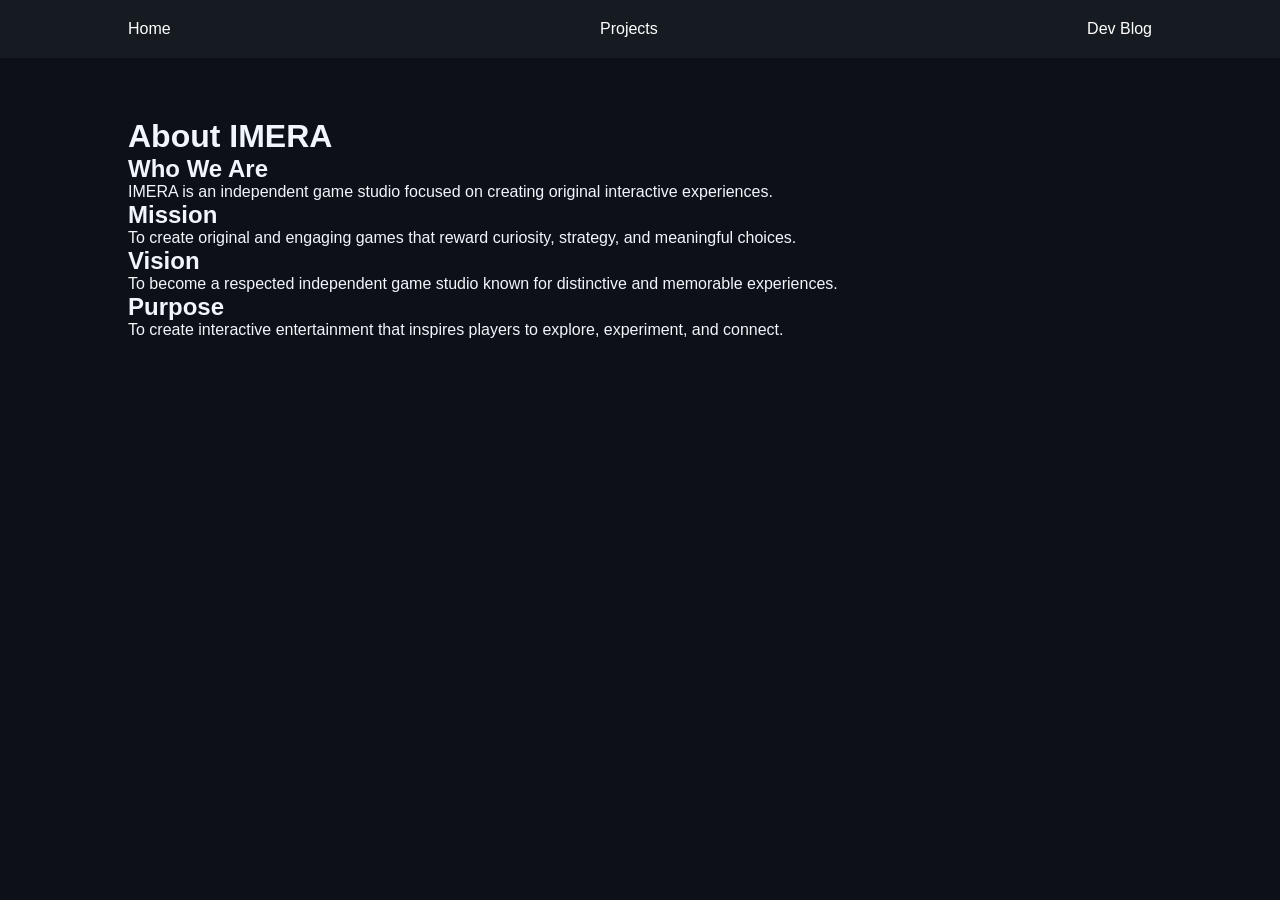
==== about.html @ 201e15f3 "Website Template Created Create website backbone that I could build off of" ====
<!DOCTYPE html>
<html lang="en">
<head>
    <title>About IMERA</title>
    <link rel="stylesheet" href="css/style.css">
</head>
<body>

<nav>
    <a href="index.html">Home</a>
    <a href="projects.html">Projects</a>
    <a href="devlog.html">Dev Blog</a>
</nav>

<div class="container">

<h1>About IMERA</h1>

<h2>Who We Are</h2>

<p>
IMERA is an independent game studio focused on creating
original interactive experiences.
</p>

<h2>Mission</h2>

<p>
To create original and engaging games that reward
curiosity, strategy, and meaningful choices.
</p>

<h2>Vision</h2>

<p>
To become a respected independent game studio known
for distinctive and memorable experiences.
</p>

<h2>Purpose</h2>

<p>
To create interactive entertainment that inspires
players to explore, experiment, and connect.
</p>

</div>

</body>
</html>
---- css/style.css ----
*{
    margin:0;
    padding:0;
    box-sizing:border-box;
}

body{
    font-family:Segoe UI, sans-serif;
    background:#0d1117;
    color:#f0f6fc;
}

nav{
    display:flex;
    justify-content:space-between;
    align-items:center;

    padding:20px 10%;

    background:#161b22;
}

nav ul{
    display:flex;
    list-style:none;
    gap:20px;
}

nav a{
    color:white;
    text-decoration:none;
}

.hero{

    height:90vh;

    display:flex;

    justify-content:center;
    align-items:center;

    text-align:center;

    background:
    linear-gradient(rgba(0,0,0,.5),
    rgba(0,0,0,.5)),
    url('../assets/hero.jpg');

    background-size:cover;
}

.hero h1{
    font-size:5rem;
}

.hero h2{
    margin-top:20px;
}

.btn{

    display:inline-block;

    margin-top:20px;

    background:#2383e2;

    padding:12px 25px;

    border-radius:8px;

    text-decoration:none;

    color:white;
}

.container{
    width:80%;
    margin:auto;
    padding:60px 0;
}

.card{

    background:#161b22;

    padding:30px;

    margin:20px 0;

    border-radius:10px;
}

.post{

    background:#161b22;

    padding:30px;

    margin:20px 0;

    border-radius:10px;
}

footer{

    text-align:center;

    padding:30px;

    background:#161b22;
}
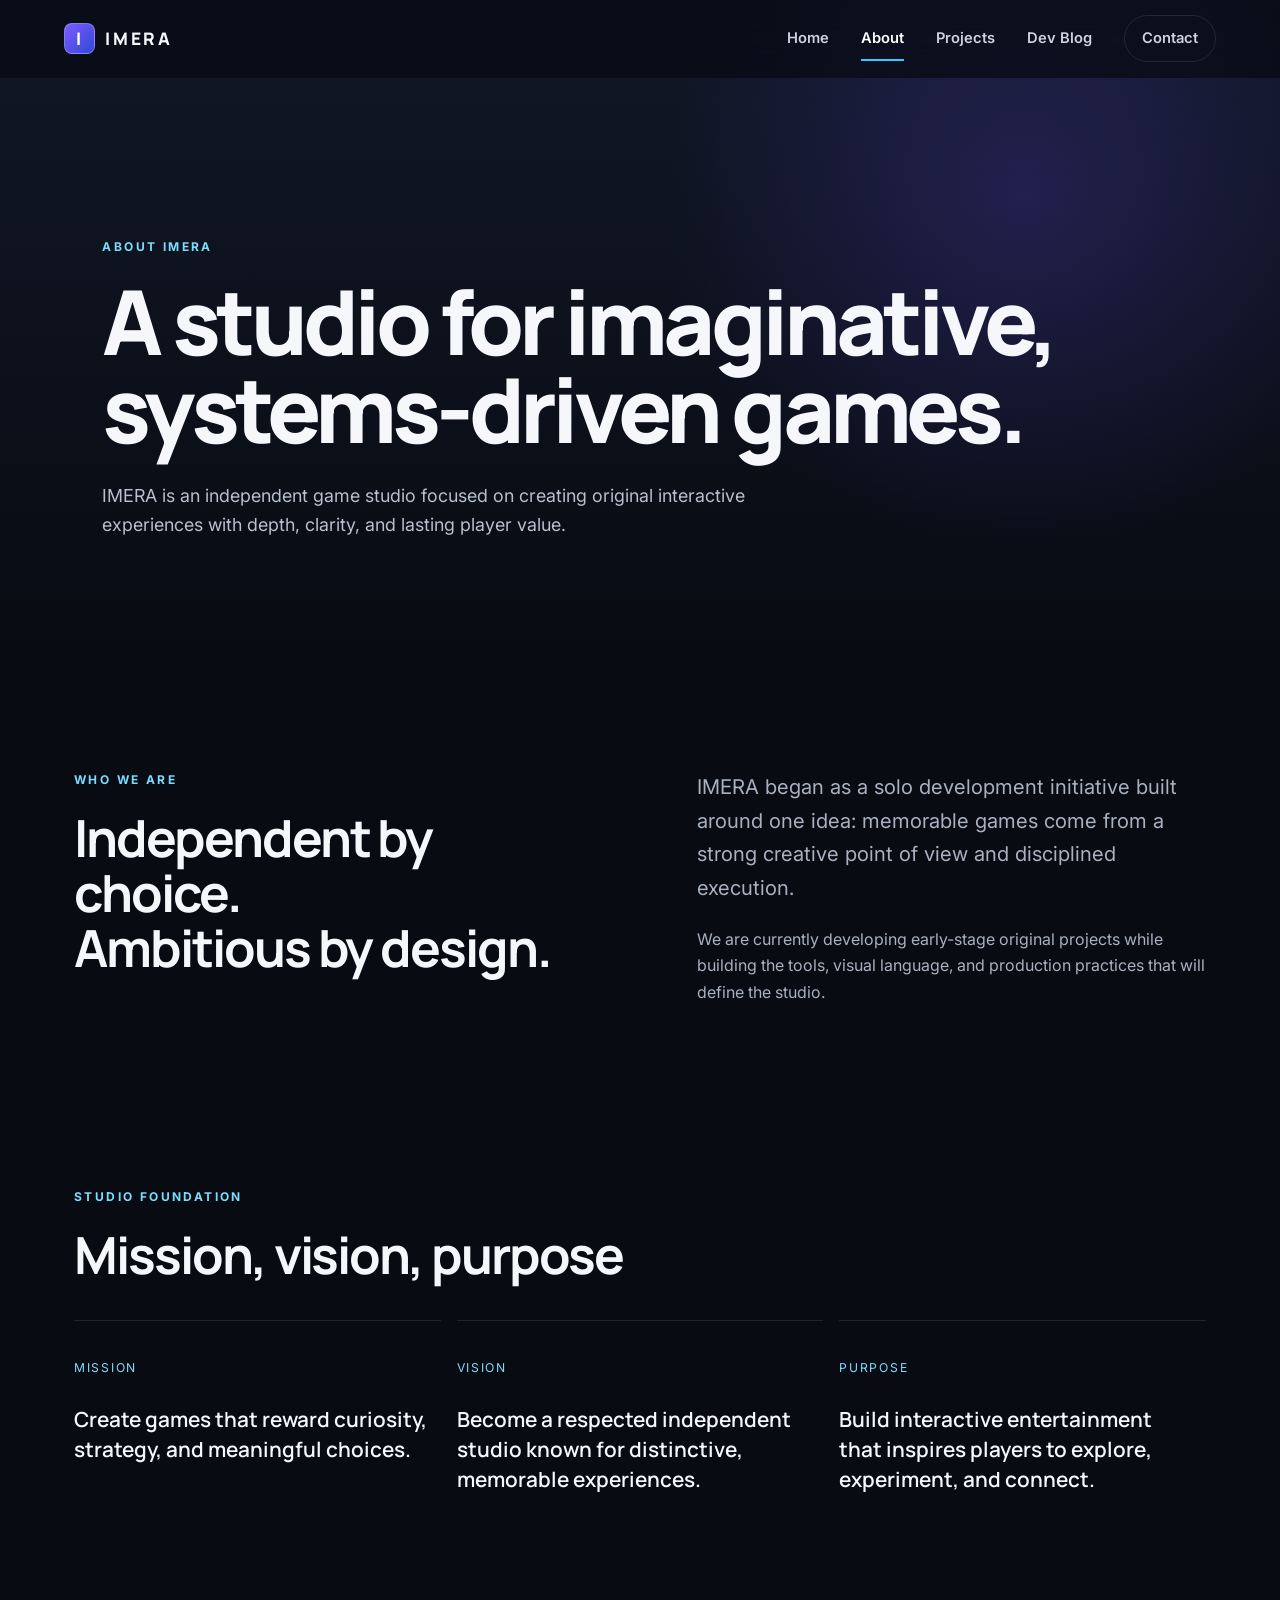
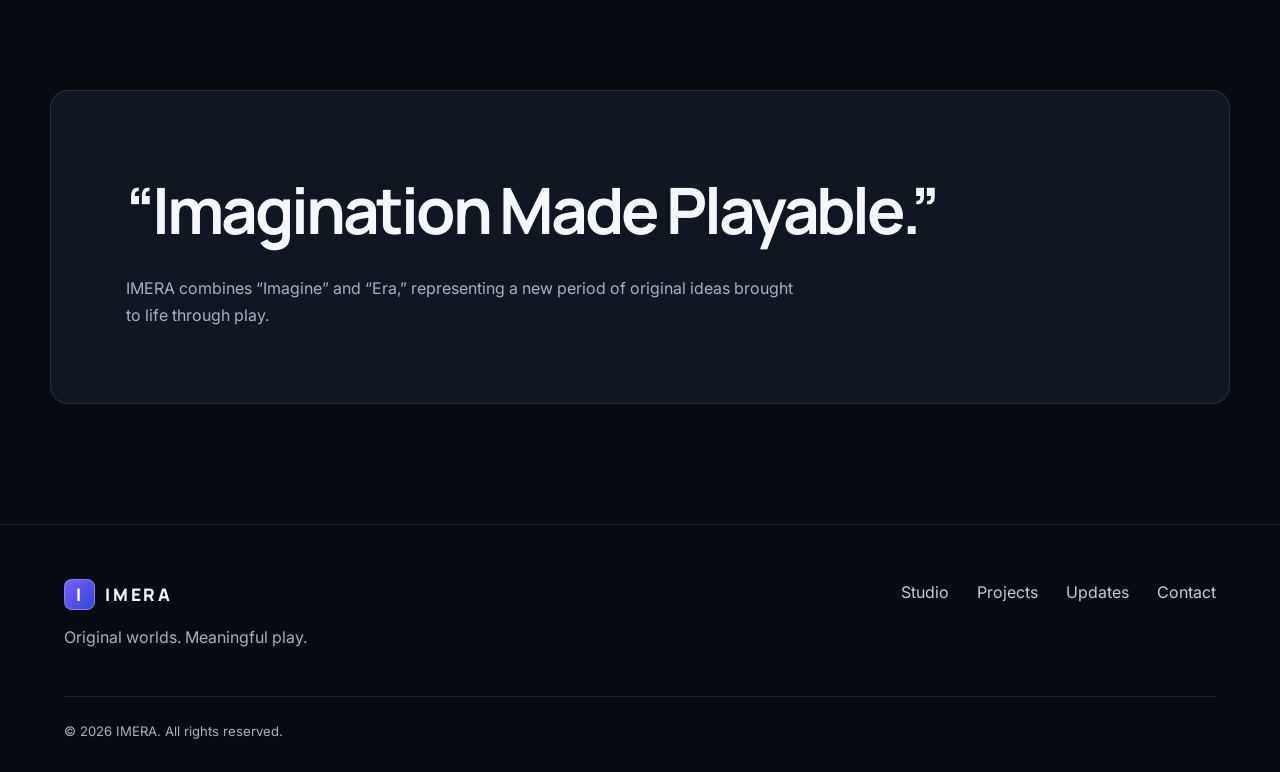
==== commit 829fbb08: "Changed Website" ====
--- a/about.html
+++ b/about.html
@@ -1,50 +1,48 @@
 <!DOCTYPE html>
 <html lang="en">
 <head>
-    <title>About IMERA</title>
-    <link rel="stylesheet" href="css/style.css">
+  <meta charset="UTF-8">
+  <meta name="viewport" content="width=device-width, initial-scale=1.0">
+  <meta name="description" content="Learn about IMERA, an independent game studio focused on original interactive experiences.">
+  <title>About | IMERA</title>
+  <link rel="preconnect" href="https://fonts.googleapis.com">
+  <link rel="preconnect" href="https://fonts.gstatic.com" crossorigin>
+  <link href="https://fonts.googleapis.com/css2?family=Inter:wght@400;500;600;700&family=Manrope:wght@600;700;800&display=swap" rel="stylesheet">
+  <link rel="stylesheet" href="css/style.css">
 </head>
 <body>
-
-<nav>
+  <a class="skip-link" href="#main">Skip to content</a>
+  <header class="site-header">
+  <a class="brand" href="index.html" aria-label="IMERA home">
+    <span class="brand-mark">I</span><span>IMERA</span>
+  </a>
+  <button class="nav-toggle" type="button" aria-label="Open navigation" aria-expanded="false">
+    <span></span><span></span><span></span>
+  </button>
+  <nav class="site-nav" aria-label="Primary navigation">
     <a href="index.html">Home</a>
+    <a href="about.html">About</a>
     <a href="projects.html">Projects</a>
     <a href="devlog.html">Dev Blog</a>
-</nav>
-
-<div class="container">
-
-<h1>About IMERA</h1>
-
-<h2>Who We Are</h2>
-
-<p>
-IMERA is an independent game studio focused on creating
-original interactive experiences.
-</p>
-
-<h2>Mission</h2>
-
-<p>
-To create original and engaging games that reward
-curiosity, strategy, and meaningful choices.
-</p>
-
-<h2>Vision</h2>
-
-<p>
-To become a respected independent game studio known
-for distinctive and memorable experiences.
-</p>
-
-<h2>Purpose</h2>
-
-<p>
-To create interactive entertainment that inspires
-players to explore, experiment, and connect.
-</p>
-
-</div>
-
+    <a class="nav-cta" href="contact.html">Contact</a>
+  </nav>
+</header>
+  <main id="main">
+<section class="page-hero"><div class="reveal"><p class="eyebrow">About IMERA</p><h1>A studio for imaginative, systems-driven games.</h1><p>IMERA is an independent game studio focused on creating original interactive experiences with depth, clarity, and lasting player value.</p></div></section>
+<section class="section split reveal"><div><p class="eyebrow">Who we are</p><h2>Independent by choice.<br>Ambitious by design.</h2></div><div><p class="lead">IMERA began as a solo development initiative built around one idea: memorable games come from a strong creative point of view and disciplined execution.</p><p>We are currently developing early-stage original projects while building the tools, visual language, and production practices that will define the studio.</p></div></section>
+<section class="section principles"><div class="section-heading reveal"><div><p class="eyebrow">Studio foundation</p><h2>Mission, vision, purpose</h2></div></div><div class="three-column reveal"><article><span>Mission</span><h3>Create games that reward curiosity, strategy, and meaningful choices.</h3></article><article><span>Vision</span><h3>Become a respected independent studio known for distinctive, memorable experiences.</h3></article><article><span>Purpose</span><h3>Build interactive entertainment that inspires players to explore, experiment, and connect.</h3></article></div></section>
+<section class="quote-block reveal"><blockquote>“Imagination Made Playable.”</blockquote><p>IMERA combines “Imagine” and “Era,” representing a new period of original ideas brought to life through play.</p></section></main>
+  <footer class="site-footer">
+  <div>
+    <a class="brand footer-brand" href="index.html"><span class="brand-mark">I</span><span>IMERA</span></a>
+    <p>Original worlds. Meaningful play.</p>
+  </div>
+  <div class="footer-links">
+    <a href="about.html">Studio</a><a href="projects.html">Projects</a><a href="devlog.html">Updates</a><a href="contact.html">Contact</a>
+  </div>
+  <p class="copyright">© <span data-year></span> IMERA. All rights reserved.</p>
+</footer>
+  <script src="js/main.js"></script>
+  <script>document.querySelectorAll(".site-nav a").forEach(a => a.getAttribute("href") === "about.html" && a.classList.add("active"));</script>
 </body>
 </html>
--- a/css/style.css
+++ b/css/style.css
@@ -1,113 +1,20 @@
-*{
-    margin:0;
-    padding:0;
-    box-sizing:border-box;
-}
-
-body{
-    font-family:Segoe UI, sans-serif;
-    background:#0d1117;
-    color:#f0f6fc;
-}
-
-nav{
-    display:flex;
-    justify-content:space-between;
-    align-items:center;
-
-    padding:20px 10%;
-
-    background:#161b22;
-}
-
-nav ul{
-    display:flex;
-    list-style:none;
-    gap:20px;
-}
-
-nav a{
-    color:white;
-    text-decoration:none;
-}
-
-.hero{
-
-    height:90vh;
-
-    display:flex;
-
-    justify-content:center;
-    align-items:center;
-
-    text-align:center;
-
-    background:
-    linear-gradient(rgba(0,0,0,.5),
-    rgba(0,0,0,.5)),
-    url('../assets/hero.jpg');
-
-    background-size:cover;
-}
-
-.hero h1{
-    font-size:5rem;
-}
-
-.hero h2{
-    margin-top:20px;
-}
-
-.btn{
-
-    display:inline-block;
-
-    margin-top:20px;
-
-    background:#2383e2;
-
-    padding:12px 25px;
-
-    border-radius:8px;
-
-    text-decoration:none;
-
-    color:white;
-}
-
-.container{
-    width:80%;
-    margin:auto;
-    padding:60px 0;
-}
-
-.card{
-
-    background:#161b22;
-
-    padding:30px;
-
-    margin:20px 0;
-
-    border-radius:10px;
-}
-
-.post{
-
-    background:#161b22;
-
-    padding:30px;
-
-    margin:20px 0;
-
-    border-radius:10px;
-}
-
-footer{
-
-    text-align:center;
-
-    padding:30px;
-
-    background:#161b22;
-}+:root{--bg:#080b12;--surface:#101622;--surface-2:#151d2b;--text:#f5f7fb;--muted:#a8b1c1;--line:rgba(255,255,255,.1);--accent:#7c5cff;--accent-2:#35c8ff;--max:1180px;--radius:18px}*{box-sizing:border-box;margin:0;padding:0}html{scroll-behavior:smooth}body{font-family:Inter,Segoe UI,sans-serif;background:var(--bg);color:var(--text);line-height:1.65}img{display:block;width:100%}a{color:inherit}.skip-link{position:absolute;left:-9999px}.skip-link:focus{left:1rem;top:1rem;z-index:1000;background:#fff;color:#000;padding:.75rem}.site-header{height:78px;padding:0 max(5vw,24px);display:flex;align-items:center;justify-content:space-between;position:fixed;inset:0 0 auto;z-index:50;background:rgba(8,11,18,.72);border-bottom:1px solid transparent;backdrop-filter:blur(16px);transition:.3s}.site-header.scrolled{border-color:var(--line);background:rgba(8,11,18,.94)}.brand{display:inline-flex;align-items:center;gap:10px;text-decoration:none;font:800 1.08rem Manrope,sans-serif;letter-spacing:.16em}.brand-mark{width:31px;height:31px;display:grid;place-items:center;border:1px solid rgba(255,255,255,.28);border-radius:8px;color:#fff;background:linear-gradient(135deg,var(--accent),#3147d8)}.site-nav{display:flex;align-items:center;gap:32px}.site-nav a{text-decoration:none;color:#cbd2de;font-size:.92rem;font-weight:600;transition:.2s}.site-nav a:hover,.site-nav a.active{color:#fff}.site-nav a.active:not(.nav-cta){position:relative}.site-nav a.active:not(.nav-cta):after{content:"";position:absolute;height:2px;background:var(--accent-2);left:0;right:0;bottom:-10px}.nav-cta{border:1px solid var(--line);padding:10px 17px;border-radius:999px}.nav-toggle{display:none;background:none;border:0}.hero{min-height:780px;height:100vh;position:relative;display:flex;align-items:center;padding:110px max(8vw,24px) 60px;background:radial-gradient(circle at 78% 32%,rgba(86,92,255,.28),transparent 18%),radial-gradient(circle at 72% 55%,rgba(36,196,255,.13),transparent 28%),linear-gradient(135deg,#070a11 0%,#0d1321 48%,#11152b 100%)}.hero-overlay{position:absolute;inset:0;background:linear-gradient(90deg,rgba(5,7,13,.98) 0%,rgba(5,7,13,.83) 45%,rgba(5,7,13,.25) 100%),linear-gradient(0deg,rgba(5,7,13,.8),transparent 45%)}.hero-content{position:relative;z-index:2;max-width:820px}.eyebrow{text-transform:uppercase;letter-spacing:.2em;font-size:.75rem;font-weight:700;color:#7bdcff;margin-bottom:20px}.hero h1,.page-hero h1{font:800 clamp(3.2rem,7vw,7rem)/.98 Manrope,sans-serif;letter-spacing:-.055em}.hero h1 span{color:#a9b4c7}.hero-copy{max-width:630px;font-size:1.16rem;color:#c2cad7;margin:28px 0 34px}.button-row{display:flex;flex-wrap:wrap;gap:12px}.button{display:inline-flex;align-items:center;justify-content:center;min-height:50px;padding:0 22px;border-radius:10px;text-decoration:none;font-weight:700;font-size:.91rem;border:1px solid transparent;cursor:pointer}.primary{background:linear-gradient(135deg,var(--accent),#5064ec);color:#fff;box-shadow:0 10px 30px rgba(103,76,255,.23)}.secondary{border-color:var(--line);background:rgba(255,255,255,.05)}.hero-status{position:absolute;left:max(8vw,24px);bottom:38px;z-index:3;color:#c5ccda;font-size:.83rem;display:flex;align-items:center;gap:9px}.status-dot{width:8px;height:8px;border-radius:50%;background:#61e5a8;box-shadow:0 0 0 5px rgba(97,229,168,.12)}.section{max-width:var(--max);margin:auto;padding:120px 24px}.intro,.split{display:grid;grid-template-columns:1fr 1fr;gap:10%;align-items:start}.section h2{font:700 clamp(2.1rem,4vw,4rem)/1.08 Manrope,sans-serif;letter-spacing:-.04em}.lead{font-size:1.27rem;color:#d2d8e2;margin-bottom:24px}.intro p:not(.eyebrow),.split p:not(.eyebrow){color:var(--muted);margin-bottom:22px}.text-link{display:inline-flex;gap:8px;color:#fff;text-decoration:none;font-weight:700}.text-link span{color:var(--accent-2)}.featured-section{padding-top:40px}.section-heading{display:flex;justify-content:space-between;align-items:end;margin-bottom:38px}.pill{display:inline-block;border:1px solid rgba(97,229,168,.35);background:rgba(97,229,168,.1);color:#8ff0bd;border-radius:999px;padding:8px 13px;font-size:.72rem;text-transform:uppercase;letter-spacing:.11em;font-weight:700}.project-feature{display:grid;grid-template-columns:1.35fr .8fr;min-height:540px;background:var(--surface);border:1px solid var(--line);border-radius:var(--radius);overflow:hidden}.project-feature>.project-visual{height:100%;min-height:540px}.project-feature-content{padding:54px;display:flex;flex-direction:column;justify-content:center}.project-number{color:#7bdcff;text-transform:uppercase;letter-spacing:.15em;font-size:.72rem;font-weight:700;margin-bottom:20px}.project-feature h3{font:700 2.2rem/1.15 Manrope;margin-bottom:20px}.project-feature-content p:not(.project-number){color:var(--muted);margin-bottom:30px}.project-feature .button{align-self:flex-start}.values-grid,.three-column{display:grid;grid-template-columns:repeat(3,1fr);gap:16px}.values-grid article,.three-column article{border-top:1px solid var(--line);padding:32px 12px 20px 0}.values-grid span,.three-column span{color:#7bdcff;font-size:.76rem;text-transform:uppercase;letter-spacing:.14em}.values-grid h3{font:700 1.25rem Manrope;margin:20px 0 10px}.values-grid p{color:var(--muted)}.cta{max-width:calc(var(--max) - 48px);margin:0 auto 110px;padding:70px;border-radius:var(--radius);background:linear-gradient(135deg,#5635d0,#1b63b7);text-align:center}.cta h2{font:700 clamp(2.4rem,5vw,4.5rem) Manrope;margin-bottom:30px}.cta .button-row{justify-content:center}.light{background:#fff;color:#111}.ghost-light{border-color:rgba(255,255,255,.3)}.page-hero{padding:200px max(8vw,24px) 110px;min-height:650px;display:flex;align-items:end;background:radial-gradient(circle at 80% 30%,rgba(77,60,183,.3),transparent 32%),linear-gradient(180deg,#111827,var(--bg))}.page-hero>div{max-width:980px}.page-hero p:last-child{max-width:680px;color:#b7c0ce;font-size:1.12rem;margin-top:28px}.page-hero.compact{min-height:540px}.principles{padding-top:40px}.three-column article{min-height:250px}.three-column h3{font:600 1.3rem/1.45 Manrope;margin-top:24px}.quote-block{max-width:var(--max);margin:0 auto 120px;border-radius:var(--radius);padding:75px;background:var(--surface);border:1px solid var(--line)}.quote-block blockquote{font:700 clamp(2.4rem,5vw,5rem) Manrope;letter-spacing:-.05em}.quote-block p{color:var(--muted);max-width:680px;margin-top:22px}.project-list{padding-top:80px}.project-row{display:grid;grid-template-columns:1.15fr .85fr;gap:70px;align-items:center;padding:52px 0;border-bottom:1px solid var(--line)}.project-row.reverse .project-image{order:2}.project-image{position:relative}.project-image>.project-visual{aspect-ratio:4/3;border-radius:var(--radius)}.image-pill{position:absolute;top:18px;left:18px;background:rgba(8,11,18,.8);backdrop-filter:blur(8px)}.project-info h2{font:700 clamp(2.4rem,4vw,4rem) Manrope;margin-bottom:20px}.project-info>p:not(.project-number){color:var(--muted);font-size:1.03rem}.project-info dl{margin-top:34px;border-top:1px solid var(--line)}.project-info dl div{display:flex;justify-content:space-between;border-bottom:1px solid var(--line);padding:12px 0}.project-info dt{color:var(--muted)}.blog-layout{display:grid;grid-template-columns:1fr 330px;gap:70px}.blog-card{padding:0 0 50px;margin-bottom:50px;border-bottom:1px solid var(--line)}.blog-meta{display:flex;gap:20px;color:#7bdcff;text-transform:uppercase;letter-spacing:.12em;font-size:.69rem}.blog-card h2{font-size:2.2rem;margin:18px 0}.blog-card p{color:var(--muted);margin-bottom:22px}.blog-aside{background:var(--surface);border:1px solid var(--line);border-radius:var(--radius);padding:30px;height:max-content;position:sticky;top:110px}.blog-aside h3{font:700 1.6rem Manrope}.blog-aside>p:not(.eyebrow){color:var(--muted);margin:15px 0 22px}.progress{height:6px;background:#252d3a;border-radius:9px;overflow:hidden;margin-bottom:8px}.progress span{display:block;width:28%;height:100%;background:linear-gradient(90deg,var(--accent),var(--accent-2))}.blog-aside small{color:var(--muted)}.contact-grid{display:grid;grid-template-columns:.8fr 1.2fr;gap:80px}.contact-copy h2{font-size:2.3rem}.contact-copy>p{color:var(--muted);margin:20px 0 32px}.contact-links{border-top:1px solid var(--line)}.contact-links a{display:flex;justify-content:space-between;padding:18px 0;border-bottom:1px solid var(--line);text-decoration:none}.contact-links span{color:var(--muted)}.contact-form{background:var(--surface);border:1px solid var(--line);padding:36px;border-radius:var(--radius);display:grid;gap:10px}.contact-form label{font-size:.78rem;color:#c6cfdb;font-weight:700;margin-top:8px}.contact-form input,.contact-form textarea{width:100%;border:1px solid var(--line);background:#0b1019;color:#fff;border-radius:9px;padding:13px;font:inherit}.contact-form input:focus,.contact-form textarea:focus{outline:2px solid var(--accent);border-color:transparent}.contact-form .button{margin-top:10px}.contact-form small{color:var(--muted);margin-top:8px}.site-footer{border-top:1px solid var(--line);padding:54px max(5vw,24px) 30px;display:grid;grid-template-columns:1fr auto;gap:45px;align-items:start}.footer-brand{margin-bottom:14px}.site-footer p{color:var(--muted)}.footer-links{display:flex;gap:28px}.footer-links a{color:#c5ccda;text-decoration:none}.copyright{grid-column:1/-1;border-top:1px solid var(--line);padding-top:24px;font-size:.82rem}.reveal{opacity:0;transform:translateY(24px);transition:opacity .7s ease,transform .7s ease}.reveal.visible{opacity:1;transform:none}@media(max-width:850px){.nav-toggle{display:flex;flex-direction:column;gap:5px;padding:10px;z-index:2}.nav-toggle span{width:23px;height:2px;background:#fff}.site-nav{display:none;position:absolute;top:77px;left:0;right:0;padding:20px 24px 28px;background:#0b1018;border-bottom:1px solid var(--line);flex-direction:column;align-items:stretch;gap:5px}.site-nav.open{display:flex}.site-nav a{padding:11px}.site-nav a.active:after{display:none}.hero{min-height:700px}.hero-overlay{background:linear-gradient(90deg,rgba(5,7,13,.94),rgba(5,7,13,.67))}.intro,.split,.project-feature,.project-row,.contact-grid,.blog-layout{grid-template-columns:1fr}.project-feature-content{padding:34px}.project-feature>.project-visual{height:360px;min-height:0}.values-grid,.three-column{grid-template-columns:1fr}.project-row{gap:30px}.project-row.reverse .project-image{order:0}.blog-aside{position:static}.site-footer{grid-template-columns:1fr}.footer-links{flex-wrap:wrap}.copyright{grid-column:auto}.cta,.quote-block{margin-left:16px;margin-right:16px;padding:45px 25px}}@media(max-width:540px){.section{padding:85px 20px}.hero h1,.page-hero h1{font-size:3.1rem}.hero-copy{font-size:1rem}.page-hero{padding:160px 20px 75px;min-height:540px}.button-row .button{width:100%}.section-heading{align-items:start;gap:20px;flex-direction:column}.project-feature>.project-visual{height:270px;min-height:0}.project-feature-content{padding:28px 22px}.quote-block{padding:40px 24px}.contact-form{padding:24px 18px}.contact-links a{flex-direction:column;gap:4px}.footer-links{flex-direction:column;gap:12px}}
+/* CSS-only visual system: no image files required */
+.hero::before{content:"";position:absolute;right:7%;top:19%;width:min(43vw,620px);aspect-ratio:1;border:1px solid rgba(255,255,255,.08);border-radius:50%;box-shadow:0 0 120px rgba(81,66,246,.14),inset 0 0 90px rgba(56,174,255,.05);animation:floatOrb 9s ease-in-out infinite}
+.hero::after{content:"";position:absolute;right:18%;top:34%;width:min(20vw,280px);aspect-ratio:1;border-radius:50%;background:radial-gradient(circle at 36% 32%,#98e9ff 0,#655cff 16%,#13192c 48%,#05070d 70%);box-shadow:0 0 80px rgba(91,75,255,.38);animation:floatOrb 7s ease-in-out infinite reverse}
+@keyframes floatOrb{50%{transform:translateY(-16px) rotate(8deg)}}
+.project-visual{position:relative;overflow:hidden;background:#0c1120;border:1px solid rgba(255,255,255,.08);isolation:isolate}
+.project-visual::before{content:"";position:absolute;inset:0;background-image:linear-gradient(rgba(255,255,255,.035) 1px,transparent 1px),linear-gradient(90deg,rgba(255,255,255,.035) 1px,transparent 1px);background-size:38px 38px;mask-image:linear-gradient(to bottom,black,transparent 90%)}
+.visual-label{position:absolute;top:25px;left:28px;z-index:4;color:rgba(255,255,255,.57);font-size:.66rem;font-weight:700;letter-spacing:.18em}
+.visual-word{position:absolute;left:28px;bottom:19px;z-index:4;font:800 clamp(2.1rem,5vw,5.2rem)/1 Manrope,Inter,sans-serif;letter-spacing:-.07em;color:rgba(255,255,255,.9)}
+.eclipse-visual{background:radial-gradient(circle at 70% 45%,rgba(87,77,255,.32),transparent 25%),linear-gradient(140deg,#080b13,#11162a 68%,#151032)}
+.eclipse-core{position:absolute;width:29%;aspect-ratio:1;border-radius:50%;left:57%;top:31%;background:radial-gradient(circle at 35% 30%,#ddfbff 0,#656dff 13%,#161d36 43%,#03050a 66%);box-shadow:0 0 65px rgba(98,74,255,.52),0 0 140px rgba(48,192,255,.17);z-index:3}
+.eclipse-orbit{position:absolute;left:44%;top:17%;width:52%;aspect-ratio:1;border-radius:50%;border:1px solid rgba(148,178,255,.3);transform:rotate(-24deg)}
+.orbit-two{left:50%;top:25%;width:40%;border-color:rgba(255,255,255,.13);transform:rotate(34deg)}
+.eclipse-orbit::after{content:"";position:absolute;width:8px;height:8px;border-radius:50%;background:#8ee8ff;top:13%;left:17%;box-shadow:0 0 16px #63dfff}
+.nexus-visual{background:radial-gradient(circle at 68% 43%,rgba(32,210,194,.2),transparent 24%),linear-gradient(145deg,#07100f,#0d1b20 58%,#101326)}
+.nexus-grid{position:absolute;inset:15%;transform:perspective(400px) rotateX(55deg) rotateZ(-20deg);border:1px solid rgba(80,244,218,.24);background-image:linear-gradient(rgba(92,230,214,.12) 1px,transparent 1px),linear-gradient(90deg,rgba(92,230,214,.12) 1px,transparent 1px);background-size:34px 34px;box-shadow:0 0 50px rgba(44,215,198,.09)}
+.nexus-node{position:absolute;width:18px;height:18px;border:3px solid #77f2dd;background:#0c1720;transform:rotate(45deg);box-shadow:0 0 24px rgba(94,246,221,.55);z-index:3}.node-one{left:57%;top:27%}.node-two{left:75%;top:51%}.node-three{left:46%;top:60%}
+.nexus-line{position:absolute;height:1px;background:linear-gradient(90deg,#68e8d5,transparent);transform-origin:left;z-index:2}.line-one{left:58%;top:29%;width:27%;transform:rotate(52deg)}.line-two{left:47%;top:62%;width:29%;transform:rotate(-22deg)}
+@media(max-width:850px){.hero::before{right:-18%;top:25%;width:78vw}.hero::after{right:2%;top:33%;width:36vw;opacity:.52}.project-feature>.project-visual{min-height:360px}.visual-word{font-size:3.4rem}}
+@media(max-width:540px){.hero::before,.hero::after{opacity:.34}.project-feature>.project-visual{min-height:270px}.visual-word{font-size:2.6rem}}
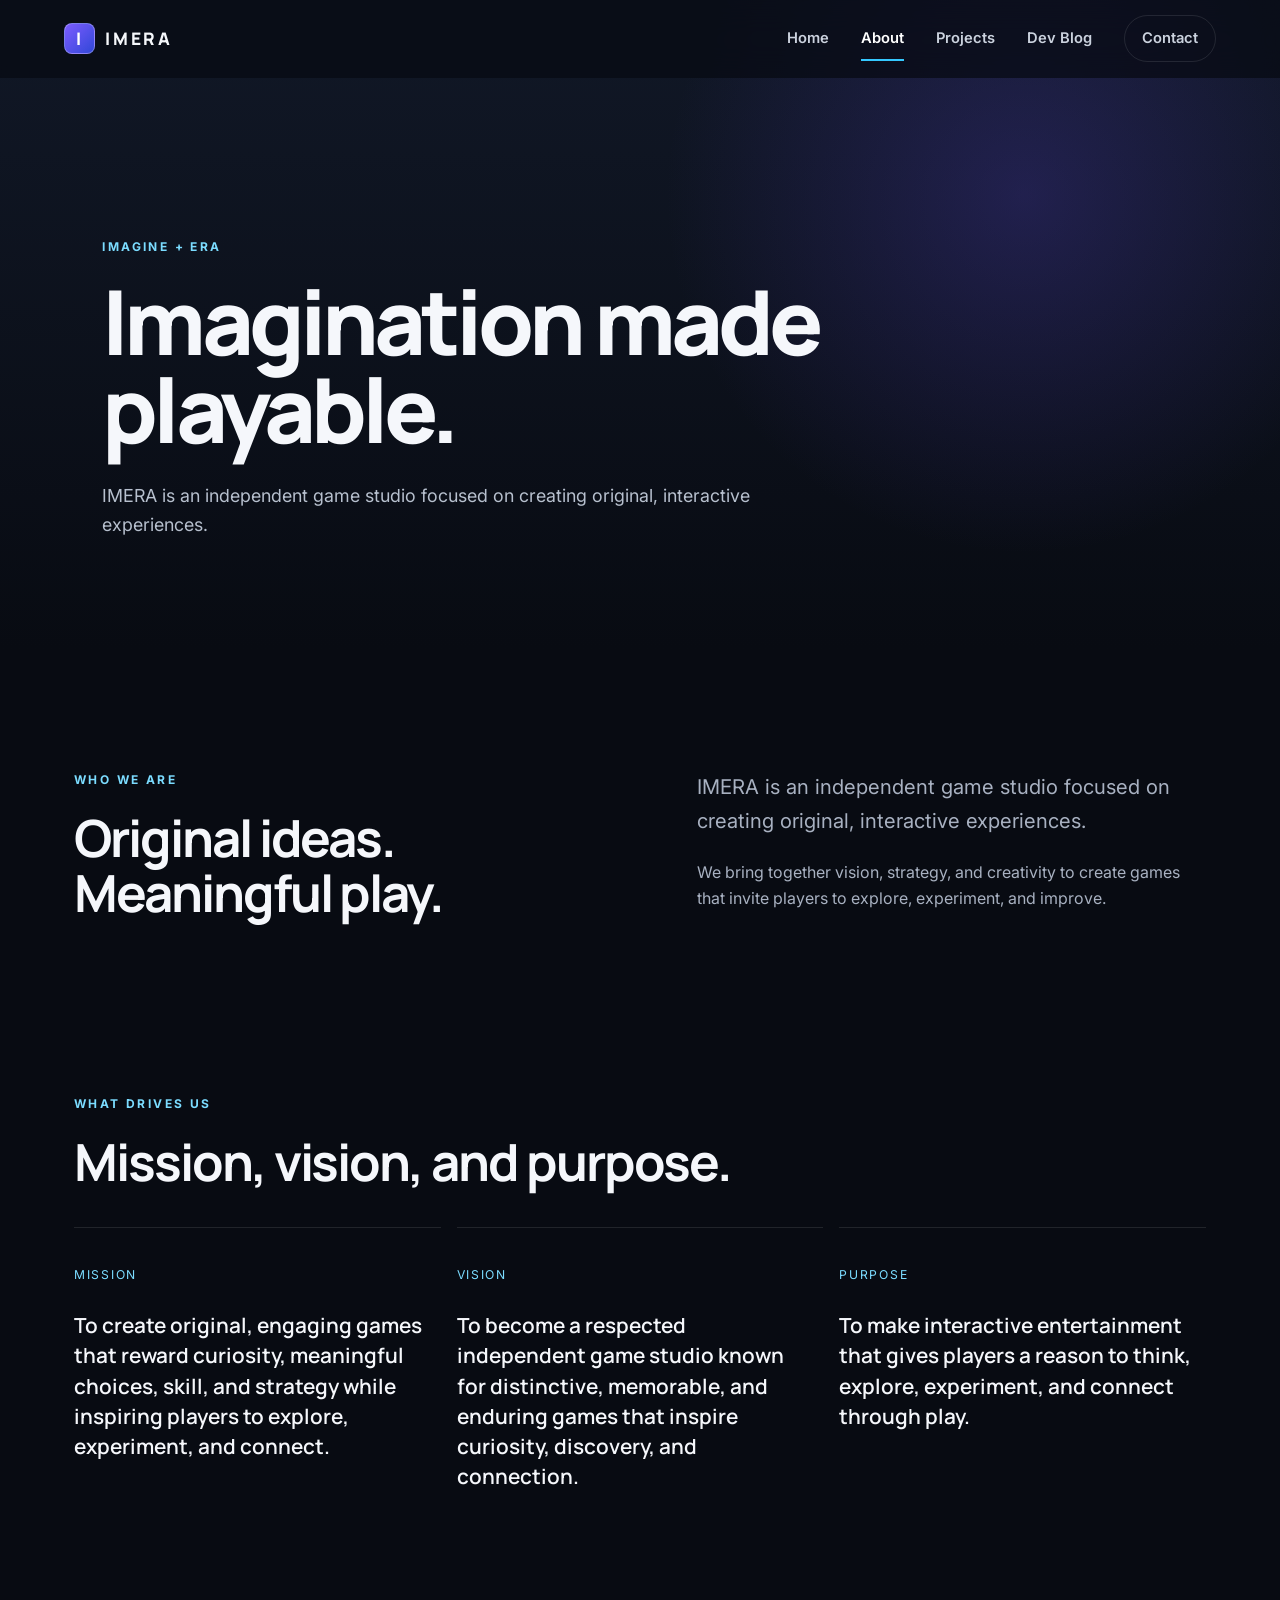
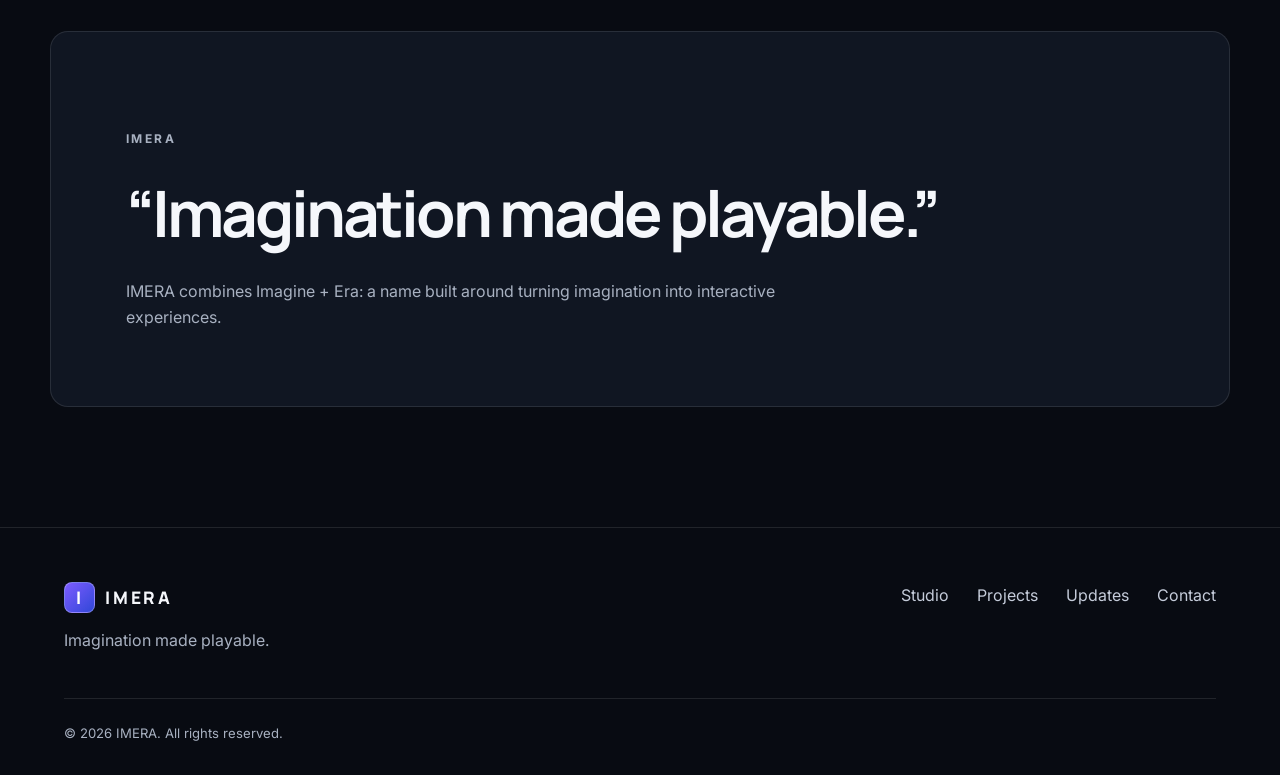
==== commit d6d050df: "Inserted my project" ====
--- a/about.html
+++ b/about.html
@@ -27,15 +27,14 @@
     <a class="nav-cta" href="contact.html">Contact</a>
   </nav>
 </header>
-  <main id="main">
-<section class="page-hero"><div class="reveal"><p class="eyebrow">About IMERA</p><h1>A studio for imaginative, systems-driven games.</h1><p>IMERA is an independent game studio focused on creating original interactive experiences with depth, clarity, and lasting player value.</p></div></section>
-<section class="section split reveal"><div><p class="eyebrow">Who we are</p><h2>Independent by choice.<br>Ambitious by design.</h2></div><div><p class="lead">IMERA began as a solo development initiative built around one idea: memorable games come from a strong creative point of view and disciplined execution.</p><p>We are currently developing early-stage original projects while building the tools, visual language, and production practices that will define the studio.</p></div></section>
-<section class="section principles"><div class="section-heading reveal"><div><p class="eyebrow">Studio foundation</p><h2>Mission, vision, purpose</h2></div></div><div class="three-column reveal"><article><span>Mission</span><h3>Create games that reward curiosity, strategy, and meaningful choices.</h3></article><article><span>Vision</span><h3>Become a respected independent studio known for distinctive, memorable experiences.</h3></article><article><span>Purpose</span><h3>Build interactive entertainment that inspires players to explore, experiment, and connect.</h3></article></div></section>
-<section class="quote-block reveal"><blockquote>“Imagination Made Playable.”</blockquote><p>IMERA combines “Imagine” and “Era,” representing a new period of original ideas brought to life through play.</p></section></main>
+  <main id="main"><section class="page-hero"><div class="reveal"><p class="eyebrow">Imagine + Era</p><h1>Imagination made playable.</h1><p>IMERA is an independent game studio focused on creating original, interactive experiences.</p></div></section>
+<section class="section split reveal"><div><p class="eyebrow">Who We Are</p><h2>Original ideas.<br>Meaningful play.</h2></div><div><p class="lead">IMERA is an independent game studio focused on creating original, interactive experiences.</p><p>We bring together vision, strategy, and creativity to create games that invite players to explore, experiment, and improve.</p></div></section>
+<section class="section principles"><div class="section-heading reveal"><div><p class="eyebrow">What Drives Us</p><h2>Mission, vision, and purpose.</h2></div></div><div class="three-column reveal"><article><span>Mission</span><h3>To create original, engaging games that reward curiosity, meaningful choices, skill, and strategy while inspiring players to explore, experiment, and connect.</h3></article><article><span>Vision</span><h3>To become a respected independent game studio known for distinctive, memorable, and enduring games that inspire curiosity, discovery, and connection.</h3></article><article><span>Purpose</span><h3>To make interactive entertainment that gives players a reason to think, explore, experiment, and connect through play.</h3></article></div></section>
+<section class="quote-block reveal"><p class="eyebrow">IMERA</p><blockquote>“Imagination made playable.”</blockquote><p>IMERA combines Imagine + Era: a name built around turning imagination into interactive experiences.</p></section></main>
   <footer class="site-footer">
   <div>
     <a class="brand footer-brand" href="index.html"><span class="brand-mark">I</span><span>IMERA</span></a>
-    <p>Original worlds. Meaningful play.</p>
+    <p>Imagination made playable.</p>
   </div>
   <div class="footer-links">
     <a href="about.html">Studio</a><a href="projects.html">Projects</a><a href="devlog.html">Updates</a><a href="contact.html">Contact</a>
--- a/css/style.css
+++ b/css/style.css
@@ -7,14 +7,22 @@
 .project-visual::before{content:"";position:absolute;inset:0;background-image:linear-gradient(rgba(255,255,255,.035) 1px,transparent 1px),linear-gradient(90deg,rgba(255,255,255,.035) 1px,transparent 1px);background-size:38px 38px;mask-image:linear-gradient(to bottom,black,transparent 90%)}
 .visual-label{position:absolute;top:25px;left:28px;z-index:4;color:rgba(255,255,255,.57);font-size:.66rem;font-weight:700;letter-spacing:.18em}
 .visual-word{position:absolute;left:28px;bottom:19px;z-index:4;font:800 clamp(2.1rem,5vw,5.2rem)/1 Manrope,Inter,sans-serif;letter-spacing:-.07em;color:rgba(255,255,255,.9)}
-.eclipse-visual{background:radial-gradient(circle at 70% 45%,rgba(87,77,255,.32),transparent 25%),linear-gradient(140deg,#080b13,#11162a 68%,#151032)}
-.eclipse-core{position:absolute;width:29%;aspect-ratio:1;border-radius:50%;left:57%;top:31%;background:radial-gradient(circle at 35% 30%,#ddfbff 0,#656dff 13%,#161d36 43%,#03050a 66%);box-shadow:0 0 65px rgba(98,74,255,.52),0 0 140px rgba(48,192,255,.17);z-index:3}
-.eclipse-orbit{position:absolute;left:44%;top:17%;width:52%;aspect-ratio:1;border-radius:50%;border:1px solid rgba(148,178,255,.3);transform:rotate(-24deg)}
-.orbit-two{left:50%;top:25%;width:40%;border-color:rgba(255,255,255,.13);transform:rotate(34deg)}
-.eclipse-orbit::after{content:"";position:absolute;width:8px;height:8px;border-radius:50%;background:#8ee8ff;top:13%;left:17%;box-shadow:0 0 16px #63dfff}
-.nexus-visual{background:radial-gradient(circle at 68% 43%,rgba(32,210,194,.2),transparent 24%),linear-gradient(145deg,#07100f,#0d1b20 58%,#101326)}
-.nexus-grid{position:absolute;inset:15%;transform:perspective(400px) rotateX(55deg) rotateZ(-20deg);border:1px solid rgba(80,244,218,.24);background-image:linear-gradient(rgba(92,230,214,.12) 1px,transparent 1px),linear-gradient(90deg,rgba(92,230,214,.12) 1px,transparent 1px);background-size:34px 34px;box-shadow:0 0 50px rgba(44,215,198,.09)}
-.nexus-node{position:absolute;width:18px;height:18px;border:3px solid #77f2dd;background:#0c1720;transform:rotate(45deg);box-shadow:0 0 24px rgba(94,246,221,.55);z-index:3}.node-one{left:57%;top:27%}.node-two{left:75%;top:51%}.node-three{left:46%;top:60%}
-.nexus-line{position:absolute;height:1px;background:linear-gradient(90deg,#68e8d5,transparent);transform-origin:left;z-index:2}.line-one{left:58%;top:29%;width:27%;transform:rotate(52deg)}.line-two{left:47%;top:62%;width:29%;transform:rotate(-22deg)}
+
+
+
+
+
+
+
+
+
 @media(max-width:850px){.hero::before{right:-18%;top:25%;width:78vw}.hero::after{right:2%;top:33%;width:36vw;opacity:.52}.project-feature>.project-visual{min-height:360px}.visual-word{font-size:3.4rem}}
 @media(max-width:540px){.hero::before,.hero::after{opacity:.34}.project-feature>.project-visual{min-height:270px}.visual-word{font-size:2.6rem}}
+
+/* GRID PROJECT VISUAL */
+.grid-visual{position:relative;background:radial-gradient(circle at 70% 42%,rgba(124,92,255,.28),transparent 24%),radial-gradient(circle at 58% 50%,rgba(53,200,255,.13),transparent 32%),linear-gradient(145deg,#080b12,#101622 55%,#15122d)}
+.grid-pattern{position:absolute;inset:12%;background-image:linear-gradient(rgba(53,200,255,.14) 1px,transparent 1px),linear-gradient(90deg,rgba(53,200,255,.14) 1px,transparent 1px);background-size:42px 42px;border:1px solid rgba(53,200,255,.15);box-shadow:0 0 80px rgba(53,200,255,.08);transform:perspective(650px) rotateX(58deg) rotateZ(-8deg);transform-origin:center}
+.grid-core{position:absolute;left:65%;top:39%;width:70px;height:70px;background:linear-gradient(135deg,var(--accent),var(--accent-2));border:1px solid rgba(255,255,255,.4);box-shadow:0 0 30px rgba(124,92,255,.55),0 0 70px rgba(53,200,255,.25);transform:rotate(45deg)}
+.grid-core::after{content:"";position:absolute;inset:15px;background:#080b12;border:1px solid rgba(255,255,255,.35)}
+.grid-zone{position:absolute;width:18px;height:18px;z-index:3;background:var(--accent-2);border:3px solid rgba(255,255,255,.75);box-shadow:0 0 22px rgba(53,200,255,.55);transform:rotate(45deg)}
+.zone-one{left:31%;top:35%}.zone-two{left:47%;top:63%;background:var(--accent);box-shadow:0 0 22px rgba(124,92,255,.55)}
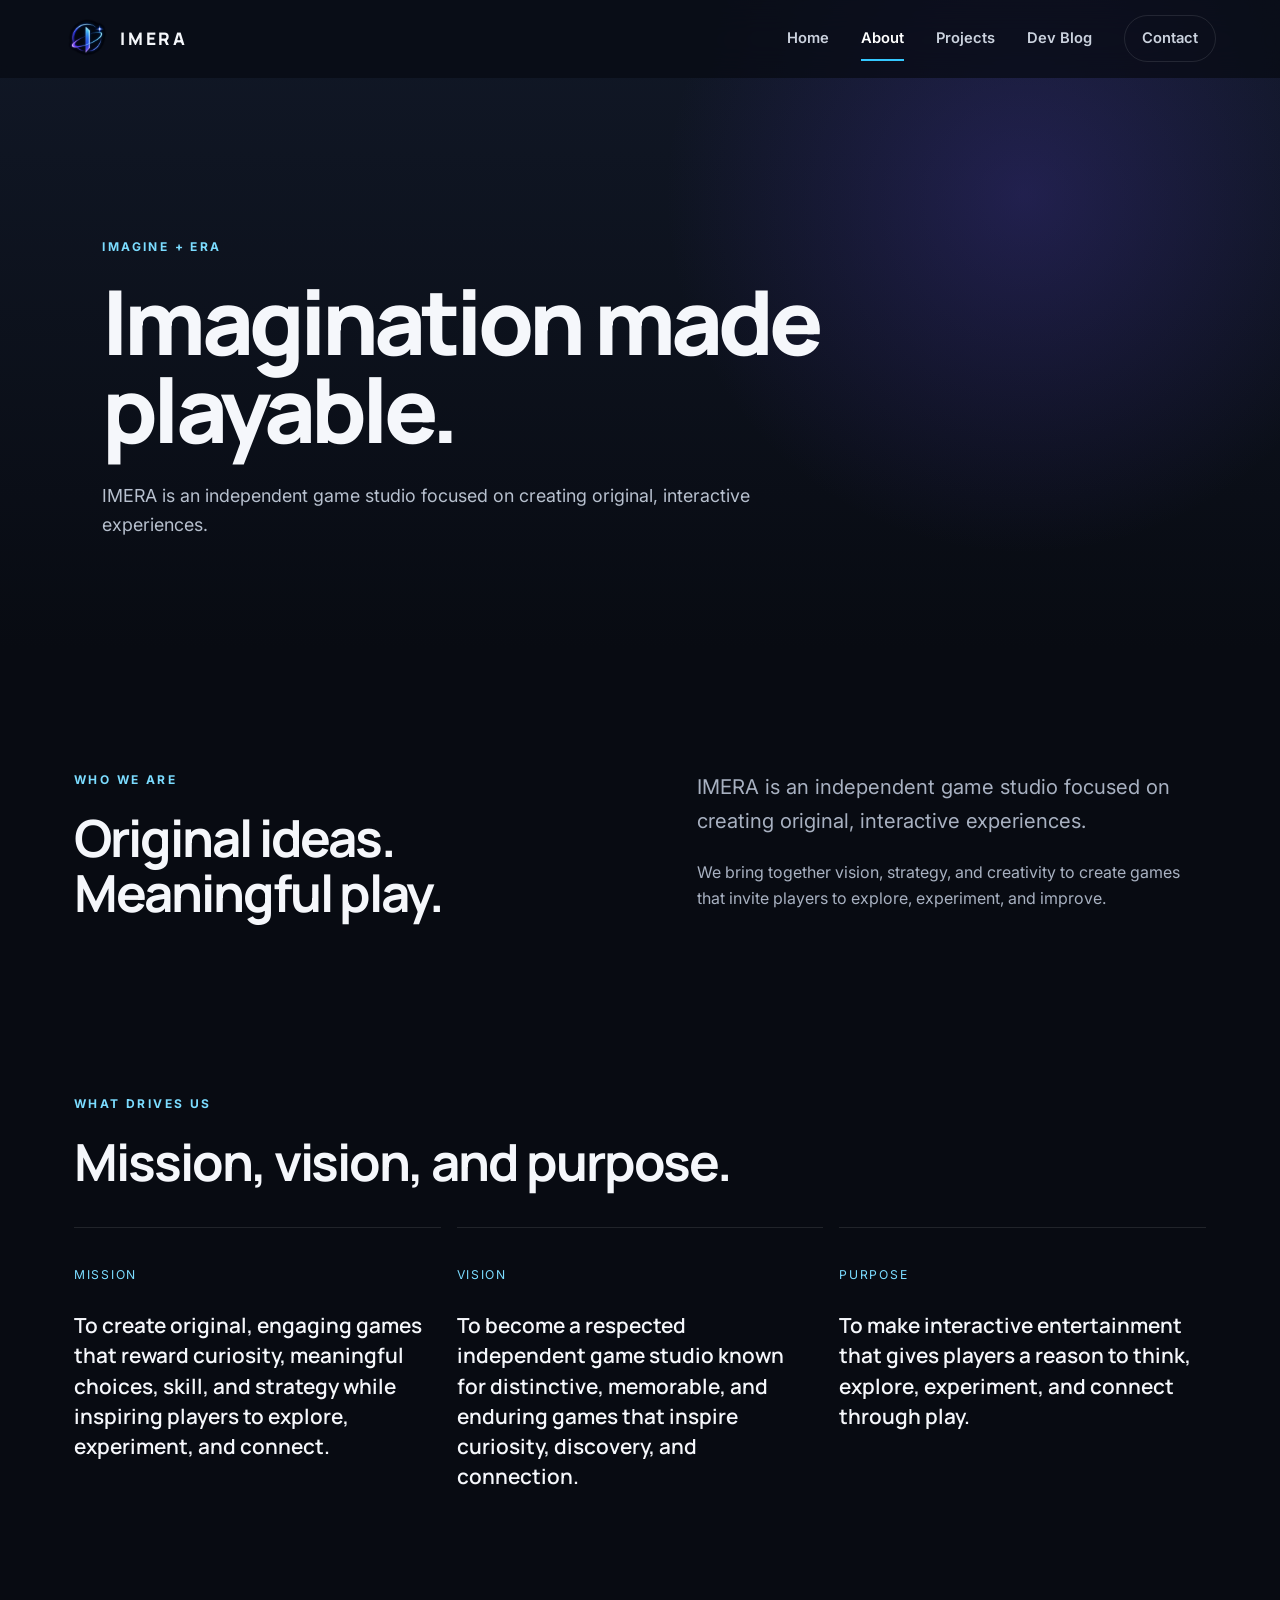
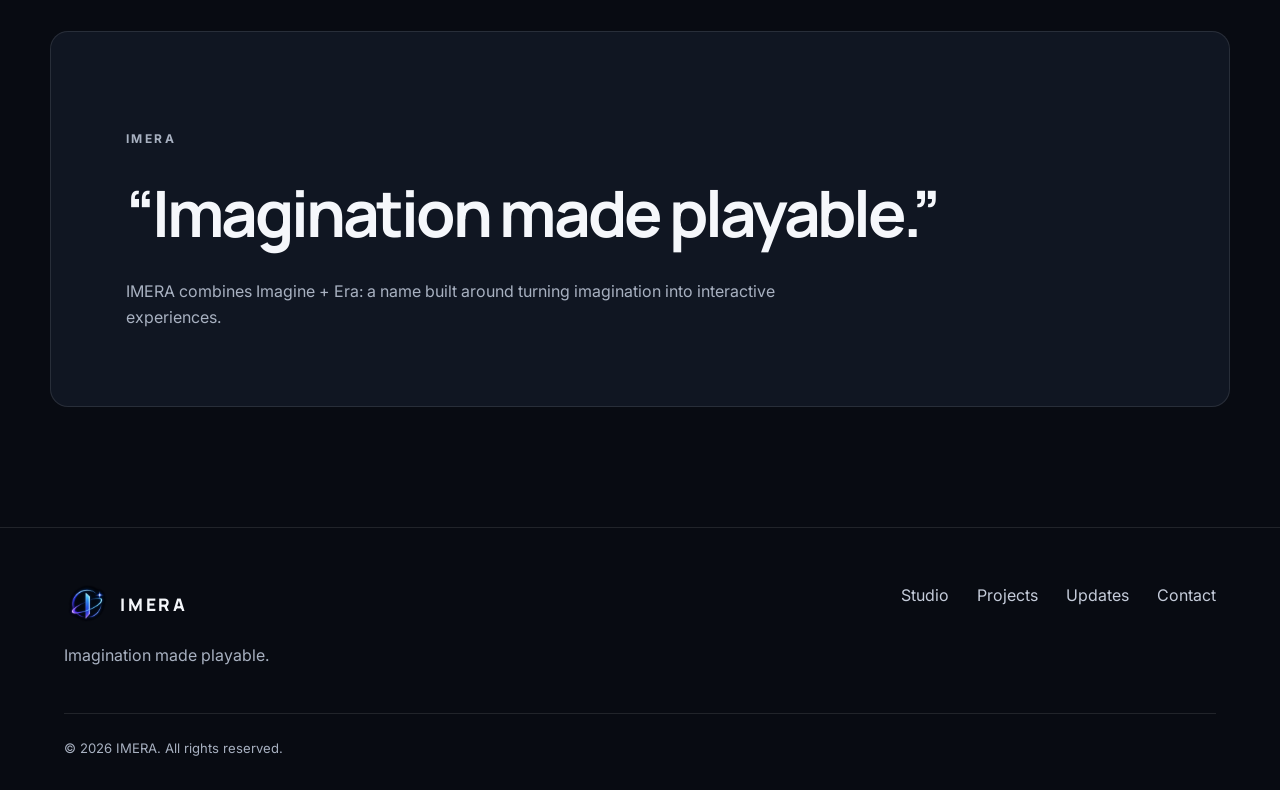
==== commit bc8554b5: "Implemented the Logo" ====
--- a/about.html
+++ b/about.html
@@ -9,12 +9,14 @@
   <link rel="preconnect" href="https://fonts.gstatic.com" crossorigin>
   <link href="https://fonts.googleapis.com/css2?family=Inter:wght@400;500;600;700&family=Manrope:wght@600;700;800&display=swap" rel="stylesheet">
   <link rel="stylesheet" href="css/style.css">
+  <link rel="icon" type="image/png" href="assets/logo.png">
 </head>
 <body>
   <a class="skip-link" href="#main">Skip to content</a>
   <header class="site-header">
   <a class="brand" href="index.html" aria-label="IMERA home">
-    <span class="brand-mark">I</span><span>IMERA</span>
+    <img src="assets/logo.png" alt="" class="brand-logo">
+    <span>IMERA</span>
   </a>
   <button class="nav-toggle" type="button" aria-label="Open navigation" aria-expanded="false">
     <span></span><span></span><span></span>
@@ -33,7 +35,8 @@
 <section class="quote-block reveal"><p class="eyebrow">IMERA</p><blockquote>“Imagination made playable.”</blockquote><p>IMERA combines Imagine + Era: a name built around turning imagination into interactive experiences.</p></section></main>
   <footer class="site-footer">
   <div>
-    <a class="brand footer-brand" href="index.html"><span class="brand-mark">I</span><span>IMERA</span></a>
+    <a class="brand footer-brand" href="index.html"><img src="assets/logo.png" alt="" class="brand-logo">
+    <span>IMERA</span></a>
     <p>Imagination made playable.</p>
   </div>
   <div class="footer-links">
--- a/css/style.css
+++ b/css/style.css
@@ -26,3 +26,27 @@
 .grid-core::after{content:"";position:absolute;inset:15px;background:#080b12;border:1px solid rgba(255,255,255,.35)}
 .grid-zone{position:absolute;width:18px;height:18px;z-index:3;background:var(--accent-2);border:3px solid rgba(255,255,255,.75);box-shadow:0 0 22px rgba(53,200,255,.55);transform:rotate(45deg)}
 .zone-one{left:31%;top:35%}.zone-two{left:47%;top:63%;background:var(--accent);box-shadow:0 0 22px rgba(124,92,255,.55)}
+
+
+/* =========================================================
+   IMERA LOGO
+   ========================================================= */
+.brand-logo {
+    display: block;
+    width: 46px;
+    height: 46px;
+    object-fit: contain;
+    flex-shrink: 0;
+}
+
+.brand-mark {
+    display: none;
+}
+
+@media (max-width: 850px) {
+    .brand-logo { width: 40px; height: 40px; }
+}
+
+@media (max-width: 540px) {
+    .brand-logo { width: 36px; height: 36px; }
+}
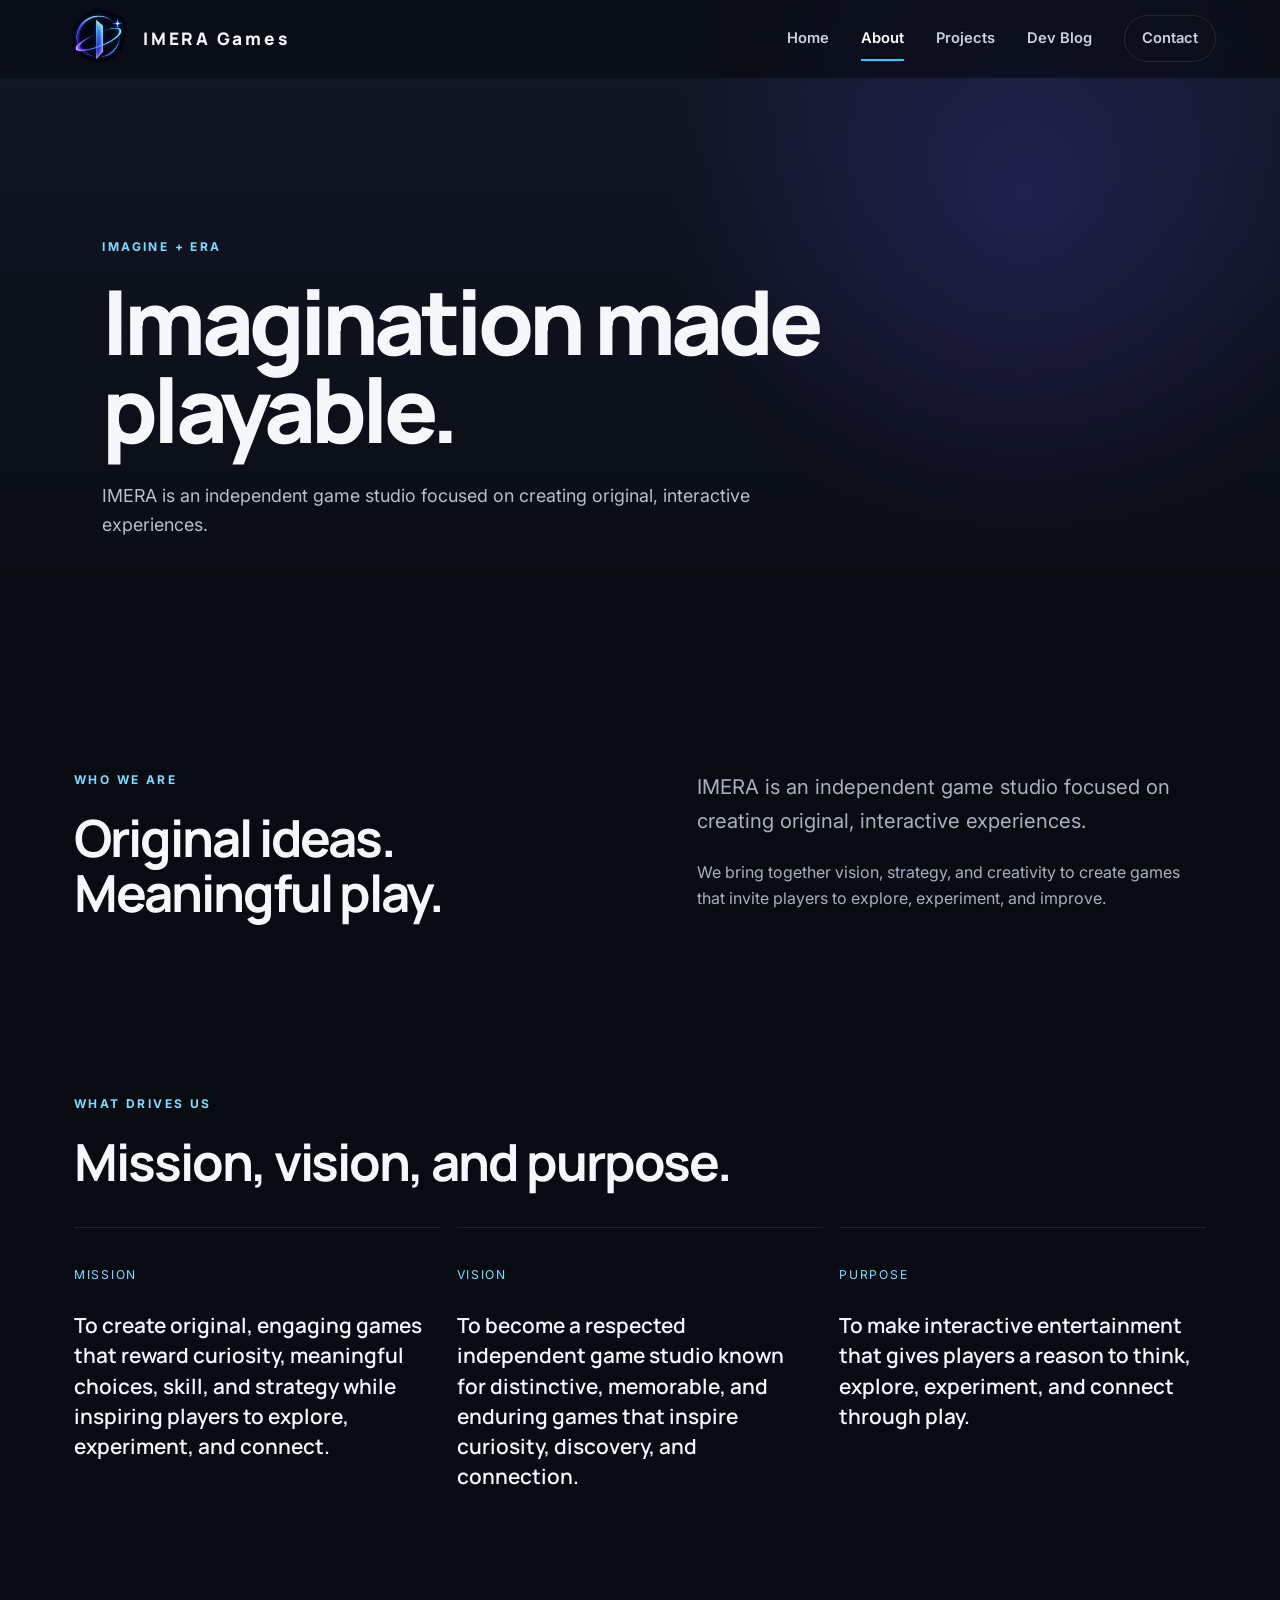
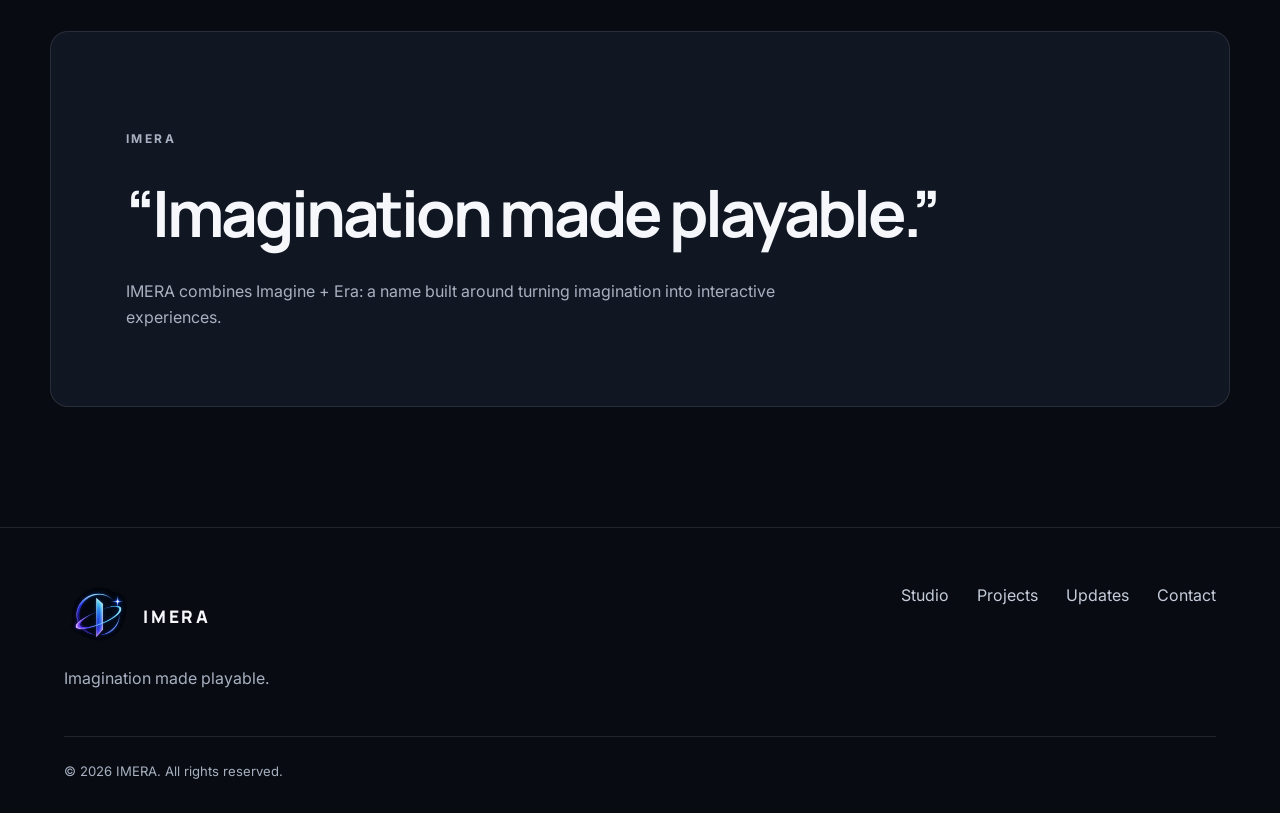
==== commit 14b0a3ea: "Changed the Name" ====
--- a/about.html
+++ b/about.html
@@ -16,7 +16,7 @@
   <header class="site-header">
   <a class="brand" href="index.html" aria-label="IMERA home">
     <img src="assets/logo.png" alt="" class="brand-logo">
-    <span>IMERA</span>
+    <span>IMERA Games</span>
   </a>
   <button class="nav-toggle" type="button" aria-label="Open navigation" aria-expanded="false">
     <span></span><span></span><span></span>
--- a/css/style.css
+++ b/css/style.css
@@ -1,41 +1,1689 @@
-:root{--bg:#080b12;--surface:#101622;--surface-2:#151d2b;--text:#f5f7fb;--muted:#a8b1c1;--line:rgba(255,255,255,.1);--accent:#7c5cff;--accent-2:#35c8ff;--max:1180px;--radius:18px}*{box-sizing:border-box;margin:0;padding:0}html{scroll-behavior:smooth}body{font-family:Inter,Segoe UI,sans-serif;background:var(--bg);color:var(--text);line-height:1.65}img{display:block;width:100%}a{color:inherit}.skip-link{position:absolute;left:-9999px}.skip-link:focus{left:1rem;top:1rem;z-index:1000;background:#fff;color:#000;padding:.75rem}.site-header{height:78px;padding:0 max(5vw,24px);display:flex;align-items:center;justify-content:space-between;position:fixed;inset:0 0 auto;z-index:50;background:rgba(8,11,18,.72);border-bottom:1px solid transparent;backdrop-filter:blur(16px);transition:.3s}.site-header.scrolled{border-color:var(--line);background:rgba(8,11,18,.94)}.brand{display:inline-flex;align-items:center;gap:10px;text-decoration:none;font:800 1.08rem Manrope,sans-serif;letter-spacing:.16em}.brand-mark{width:31px;height:31px;display:grid;place-items:center;border:1px solid rgba(255,255,255,.28);border-radius:8px;color:#fff;background:linear-gradient(135deg,var(--accent),#3147d8)}.site-nav{display:flex;align-items:center;gap:32px}.site-nav a{text-decoration:none;color:#cbd2de;font-size:.92rem;font-weight:600;transition:.2s}.site-nav a:hover,.site-nav a.active{color:#fff}.site-nav a.active:not(.nav-cta){position:relative}.site-nav a.active:not(.nav-cta):after{content:"";position:absolute;height:2px;background:var(--accent-2);left:0;right:0;bottom:-10px}.nav-cta{border:1px solid var(--line);padding:10px 17px;border-radius:999px}.nav-toggle{display:none;background:none;border:0}.hero{min-height:780px;height:100vh;position:relative;display:flex;align-items:center;padding:110px max(8vw,24px) 60px;background:radial-gradient(circle at 78% 32%,rgba(86,92,255,.28),transparent 18%),radial-gradient(circle at 72% 55%,rgba(36,196,255,.13),transparent 28%),linear-gradient(135deg,#070a11 0%,#0d1321 48%,#11152b 100%)}.hero-overlay{position:absolute;inset:0;background:linear-gradient(90deg,rgba(5,7,13,.98) 0%,rgba(5,7,13,.83) 45%,rgba(5,7,13,.25) 100%),linear-gradient(0deg,rgba(5,7,13,.8),transparent 45%)}.hero-content{position:relative;z-index:2;max-width:820px}.eyebrow{text-transform:uppercase;letter-spacing:.2em;font-size:.75rem;font-weight:700;color:#7bdcff;margin-bottom:20px}.hero h1,.page-hero h1{font:800 clamp(3.2rem,7vw,7rem)/.98 Manrope,sans-serif;letter-spacing:-.055em}.hero h1 span{color:#a9b4c7}.hero-copy{max-width:630px;font-size:1.16rem;color:#c2cad7;margin:28px 0 34px}.button-row{display:flex;flex-wrap:wrap;gap:12px}.button{display:inline-flex;align-items:center;justify-content:center;min-height:50px;padding:0 22px;border-radius:10px;text-decoration:none;font-weight:700;font-size:.91rem;border:1px solid transparent;cursor:pointer}.primary{background:linear-gradient(135deg,var(--accent),#5064ec);color:#fff;box-shadow:0 10px 30px rgba(103,76,255,.23)}.secondary{border-color:var(--line);background:rgba(255,255,255,.05)}.hero-status{position:absolute;left:max(8vw,24px);bottom:38px;z-index:3;color:#c5ccda;font-size:.83rem;display:flex;align-items:center;gap:9px}.status-dot{width:8px;height:8px;border-radius:50%;background:#61e5a8;box-shadow:0 0 0 5px rgba(97,229,168,.12)}.section{max-width:var(--max);margin:auto;padding:120px 24px}.intro,.split{display:grid;grid-template-columns:1fr 1fr;gap:10%;align-items:start}.section h2{font:700 clamp(2.1rem,4vw,4rem)/1.08 Manrope,sans-serif;letter-spacing:-.04em}.lead{font-size:1.27rem;color:#d2d8e2;margin-bottom:24px}.intro p:not(.eyebrow),.split p:not(.eyebrow){color:var(--muted);margin-bottom:22px}.text-link{display:inline-flex;gap:8px;color:#fff;text-decoration:none;font-weight:700}.text-link span{color:var(--accent-2)}.featured-section{padding-top:40px}.section-heading{display:flex;justify-content:space-between;align-items:end;margin-bottom:38px}.pill{display:inline-block;border:1px solid rgba(97,229,168,.35);background:rgba(97,229,168,.1);color:#8ff0bd;border-radius:999px;padding:8px 13px;font-size:.72rem;text-transform:uppercase;letter-spacing:.11em;font-weight:700}.project-feature{display:grid;grid-template-columns:1.35fr .8fr;min-height:540px;background:var(--surface);border:1px solid var(--line);border-radius:var(--radius);overflow:hidden}.project-feature>.project-visual{height:100%;min-height:540px}.project-feature-content{padding:54px;display:flex;flex-direction:column;justify-content:center}.project-number{color:#7bdcff;text-transform:uppercase;letter-spacing:.15em;font-size:.72rem;font-weight:700;margin-bottom:20px}.project-feature h3{font:700 2.2rem/1.15 Manrope;margin-bottom:20px}.project-feature-content p:not(.project-number){color:var(--muted);margin-bottom:30px}.project-feature .button{align-self:flex-start}.values-grid,.three-column{display:grid;grid-template-columns:repeat(3,1fr);gap:16px}.values-grid article,.three-column article{border-top:1px solid var(--line);padding:32px 12px 20px 0}.values-grid span,.three-column span{color:#7bdcff;font-size:.76rem;text-transform:uppercase;letter-spacing:.14em}.values-grid h3{font:700 1.25rem Manrope;margin:20px 0 10px}.values-grid p{color:var(--muted)}.cta{max-width:calc(var(--max) - 48px);margin:0 auto 110px;padding:70px;border-radius:var(--radius);background:linear-gradient(135deg,#5635d0,#1b63b7);text-align:center}.cta h2{font:700 clamp(2.4rem,5vw,4.5rem) Manrope;margin-bottom:30px}.cta .button-row{justify-content:center}.light{background:#fff;color:#111}.ghost-light{border-color:rgba(255,255,255,.3)}.page-hero{padding:200px max(8vw,24px) 110px;min-height:650px;display:flex;align-items:end;background:radial-gradient(circle at 80% 30%,rgba(77,60,183,.3),transparent 32%),linear-gradient(180deg,#111827,var(--bg))}.page-hero>div{max-width:980px}.page-hero p:last-child{max-width:680px;color:#b7c0ce;font-size:1.12rem;margin-top:28px}.page-hero.compact{min-height:540px}.principles{padding-top:40px}.three-column article{min-height:250px}.three-column h3{font:600 1.3rem/1.45 Manrope;margin-top:24px}.quote-block{max-width:var(--max);margin:0 auto 120px;border-radius:var(--radius);padding:75px;background:var(--surface);border:1px solid var(--line)}.quote-block blockquote{font:700 clamp(2.4rem,5vw,5rem) Manrope;letter-spacing:-.05em}.quote-block p{color:var(--muted);max-width:680px;margin-top:22px}.project-list{padding-top:80px}.project-row{display:grid;grid-template-columns:1.15fr .85fr;gap:70px;align-items:center;padding:52px 0;border-bottom:1px solid var(--line)}.project-row.reverse .project-image{order:2}.project-image{position:relative}.project-image>.project-visual{aspect-ratio:4/3;border-radius:var(--radius)}.image-pill{position:absolute;top:18px;left:18px;background:rgba(8,11,18,.8);backdrop-filter:blur(8px)}.project-info h2{font:700 clamp(2.4rem,4vw,4rem) Manrope;margin-bottom:20px}.project-info>p:not(.project-number){color:var(--muted);font-size:1.03rem}.project-info dl{margin-top:34px;border-top:1px solid var(--line)}.project-info dl div{display:flex;justify-content:space-between;border-bottom:1px solid var(--line);padding:12px 0}.project-info dt{color:var(--muted)}.blog-layout{display:grid;grid-template-columns:1fr 330px;gap:70px}.blog-card{padding:0 0 50px;margin-bottom:50px;border-bottom:1px solid var(--line)}.blog-meta{display:flex;gap:20px;color:#7bdcff;text-transform:uppercase;letter-spacing:.12em;font-size:.69rem}.blog-card h2{font-size:2.2rem;margin:18px 0}.blog-card p{color:var(--muted);margin-bottom:22px}.blog-aside{background:var(--surface);border:1px solid var(--line);border-radius:var(--radius);padding:30px;height:max-content;position:sticky;top:110px}.blog-aside h3{font:700 1.6rem Manrope}.blog-aside>p:not(.eyebrow){color:var(--muted);margin:15px 0 22px}.progress{height:6px;background:#252d3a;border-radius:9px;overflow:hidden;margin-bottom:8px}.progress span{display:block;width:28%;height:100%;background:linear-gradient(90deg,var(--accent),var(--accent-2))}.blog-aside small{color:var(--muted)}.contact-grid{display:grid;grid-template-columns:.8fr 1.2fr;gap:80px}.contact-copy h2{font-size:2.3rem}.contact-copy>p{color:var(--muted);margin:20px 0 32px}.contact-links{border-top:1px solid var(--line)}.contact-links a{display:flex;justify-content:space-between;padding:18px 0;border-bottom:1px solid var(--line);text-decoration:none}.contact-links span{color:var(--muted)}.contact-form{background:var(--surface);border:1px solid var(--line);padding:36px;border-radius:var(--radius);display:grid;gap:10px}.contact-form label{font-size:.78rem;color:#c6cfdb;font-weight:700;margin-top:8px}.contact-form input,.contact-form textarea{width:100%;border:1px solid var(--line);background:#0b1019;color:#fff;border-radius:9px;padding:13px;font:inherit}.contact-form input:focus,.contact-form textarea:focus{outline:2px solid var(--accent);border-color:transparent}.contact-form .button{margin-top:10px}.contact-form small{color:var(--muted);margin-top:8px}.site-footer{border-top:1px solid var(--line);padding:54px max(5vw,24px) 30px;display:grid;grid-template-columns:1fr auto;gap:45px;align-items:start}.footer-brand{margin-bottom:14px}.site-footer p{color:var(--muted)}.footer-links{display:flex;gap:28px}.footer-links a{color:#c5ccda;text-decoration:none}.copyright{grid-column:1/-1;border-top:1px solid var(--line);padding-top:24px;font-size:.82rem}.reveal{opacity:0;transform:translateY(24px);transition:opacity .7s ease,transform .7s ease}.reveal.visible{opacity:1;transform:none}@media(max-width:850px){.nav-toggle{display:flex;flex-direction:column;gap:5px;padding:10px;z-index:2}.nav-toggle span{width:23px;height:2px;background:#fff}.site-nav{display:none;position:absolute;top:77px;left:0;right:0;padding:20px 24px 28px;background:#0b1018;border-bottom:1px solid var(--line);flex-direction:column;align-items:stretch;gap:5px}.site-nav.open{display:flex}.site-nav a{padding:11px}.site-nav a.active:after{display:none}.hero{min-height:700px}.hero-overlay{background:linear-gradient(90deg,rgba(5,7,13,.94),rgba(5,7,13,.67))}.intro,.split,.project-feature,.project-row,.contact-grid,.blog-layout{grid-template-columns:1fr}.project-feature-content{padding:34px}.project-feature>.project-visual{height:360px;min-height:0}.values-grid,.three-column{grid-template-columns:1fr}.project-row{gap:30px}.project-row.reverse .project-image{order:0}.blog-aside{position:static}.site-footer{grid-template-columns:1fr}.footer-links{flex-wrap:wrap}.copyright{grid-column:auto}.cta,.quote-block{margin-left:16px;margin-right:16px;padding:45px 25px}}@media(max-width:540px){.section{padding:85px 20px}.hero h1,.page-hero h1{font-size:3.1rem}.hero-copy{font-size:1rem}.page-hero{padding:160px 20px 75px;min-height:540px}.button-row .button{width:100%}.section-heading{align-items:start;gap:20px;flex-direction:column}.project-feature>.project-visual{height:270px;min-height:0}.project-feature-content{padding:28px 22px}.quote-block{padding:40px 24px}.contact-form{padding:24px 18px}.contact-links a{flex-direction:column;gap:4px}.footer-links{flex-direction:column;gap:12px}}
-/* CSS-only visual system: no image files required */
-.hero::before{content:"";position:absolute;right:7%;top:19%;width:min(43vw,620px);aspect-ratio:1;border:1px solid rgba(255,255,255,.08);border-radius:50%;box-shadow:0 0 120px rgba(81,66,246,.14),inset 0 0 90px rgba(56,174,255,.05);animation:floatOrb 9s ease-in-out infinite}
-.hero::after{content:"";position:absolute;right:18%;top:34%;width:min(20vw,280px);aspect-ratio:1;border-radius:50%;background:radial-gradient(circle at 36% 32%,#98e9ff 0,#655cff 16%,#13192c 48%,#05070d 70%);box-shadow:0 0 80px rgba(91,75,255,.38);animation:floatOrb 7s ease-in-out infinite reverse}
-@keyframes floatOrb{50%{transform:translateY(-16px) rotate(8deg)}}
-.project-visual{position:relative;overflow:hidden;background:#0c1120;border:1px solid rgba(255,255,255,.08);isolation:isolate}
-.project-visual::before{content:"";position:absolute;inset:0;background-image:linear-gradient(rgba(255,255,255,.035) 1px,transparent 1px),linear-gradient(90deg,rgba(255,255,255,.035) 1px,transparent 1px);background-size:38px 38px;mask-image:linear-gradient(to bottom,black,transparent 90%)}
-.visual-label{position:absolute;top:25px;left:28px;z-index:4;color:rgba(255,255,255,.57);font-size:.66rem;font-weight:700;letter-spacing:.18em}
-.visual-word{position:absolute;left:28px;bottom:19px;z-index:4;font:800 clamp(2.1rem,5vw,5.2rem)/1 Manrope,Inter,sans-serif;letter-spacing:-.07em;color:rgba(255,255,255,.9)}
-
-
-
-
-
-
-
-
-
-@media(max-width:850px){.hero::before{right:-18%;top:25%;width:78vw}.hero::after{right:2%;top:33%;width:36vw;opacity:.52}.project-feature>.project-visual{min-height:360px}.visual-word{font-size:3.4rem}}
-@media(max-width:540px){.hero::before,.hero::after{opacity:.34}.project-feature>.project-visual{min-height:270px}.visual-word{font-size:2.6rem}}
-
-/* GRID PROJECT VISUAL */
-.grid-visual{position:relative;background:radial-gradient(circle at 70% 42%,rgba(124,92,255,.28),transparent 24%),radial-gradient(circle at 58% 50%,rgba(53,200,255,.13),transparent 32%),linear-gradient(145deg,#080b12,#101622 55%,#15122d)}
-.grid-pattern{position:absolute;inset:12%;background-image:linear-gradient(rgba(53,200,255,.14) 1px,transparent 1px),linear-gradient(90deg,rgba(53,200,255,.14) 1px,transparent 1px);background-size:42px 42px;border:1px solid rgba(53,200,255,.15);box-shadow:0 0 80px rgba(53,200,255,.08);transform:perspective(650px) rotateX(58deg) rotateZ(-8deg);transform-origin:center}
-.grid-core{position:absolute;left:65%;top:39%;width:70px;height:70px;background:linear-gradient(135deg,var(--accent),var(--accent-2));border:1px solid rgba(255,255,255,.4);box-shadow:0 0 30px rgba(124,92,255,.55),0 0 70px rgba(53,200,255,.25);transform:rotate(45deg)}
-.grid-core::after{content:"";position:absolute;inset:15px;background:#080b12;border:1px solid rgba(255,255,255,.35)}
-.grid-zone{position:absolute;width:18px;height:18px;z-index:3;background:var(--accent-2);border:3px solid rgba(255,255,255,.75);box-shadow:0 0 22px rgba(53,200,255,.55);transform:rotate(45deg)}
-.zone-one{left:31%;top:35%}.zone-two{left:47%;top:63%;background:var(--accent);box-shadow:0 0 22px rgba(124,92,255,.55)}
+/* =========================================================
+   ROOT VARIABLES
+   ========================================================= */
+
+:root {
+    --bg: #080b12;
+    --surface: #101622;
+    --surface-2: #151d2b;
+    --text: #f5f7fb;
+    --muted: #a8b1c1;
+    --line: rgba(255,255,255,.1);
+    --accent: #7c5cff;
+    --accent-2: #35c8ff;
+    --max: 1180px;
+    --radius: 18px;
+}
+
+
+/* =========================================================
+   GLOBAL / RESET
+   ========================================================= */
+
+* {
+    box-sizing: border-box;
+    margin: 0;
+    padding: 0;
+}
+
+html {
+    scroll-behavior: smooth;
+}
+
+body {
+    font-family: Inter, Segoe UI, sans-serif;
+    background: var(--bg);
+    color: var(--text);
+    line-height: 1.65;
+}
+
+img {
+    display: block;
+    width: 100%;
+}
+
+a {
+    color: inherit;
+}
+
+
+/* =========================================================
+   ACCESSIBILITY
+   ========================================================= */
+
+.skip-link {
+    position: absolute;
+    left: -9999px;
+}
+
+.skip-link:focus {
+    left: 1rem;
+    top: 1rem;
+    z-index: 1000;
+    background: #fff;
+    color: #000;
+    padding: .75rem;
+}
+
+
+/* =========================================================
+   HEADER / NAVIGATION
+   ========================================================= */
+
+.site-header {
+    height: 78px;
+    padding: 0 max(5vw,24px);
+
+    display: flex;
+    align-items: center;
+    justify-content: space-between;
+
+    position: fixed;
+    inset: 0 0 auto;
+    z-index: 50;
+
+    background: rgba(8,11,18,.72);
+    border-bottom: 1px solid transparent;
+    backdrop-filter: blur(16px);
+
+    transition: .3s;
+}
+
+.site-header.scrolled {
+    border-color: var(--line);
+    background: rgba(8,11,18,.94);
+}
+
+
+/* =========================================================
+   BRAND
+   ========================================================= */
+
+.brand {
+    display: inline-flex;
+    align-items: center;
+    gap: 10px;
+
+    text-decoration: none;
+
+    font: 800 1.08rem Manrope, sans-serif;
+    letter-spacing: .16em;
+}
+
+.brand-mark {
+    width: 31px;
+    height: 31px;
+
+    display: grid;
+    place-items: center;
+
+    border: 1px solid rgba(255,255,255,.28);
+    border-radius: 8px;
+
+    color: #fff;
+
+    background:
+        linear-gradient(
+            135deg,
+            var(--accent),
+            #3147d8
+        );
+}
+
+
+/* =========================================================
+   NAVIGATION
+   ========================================================= */
+
+.site-nav {
+    display: flex;
+    align-items: center;
+    gap: 32px;
+}
+
+.site-nav a {
+    text-decoration: none;
+
+    color: #cbd2de;
+
+    font-size: .92rem;
+    font-weight: 600;
+
+    transition: .2s;
+}
+
+.site-nav a:hover,
+.site-nav a.active {
+    color: #fff;
+}
+
+.site-nav a.active:not(.nav-cta) {
+    position: relative;
+}
+
+.site-nav a.active:not(.nav-cta):after {
+    content: "";
+
+    position: absolute;
+
+    height: 2px;
+
+    background: var(--accent-2);
+
+    left: 0;
+    right: 0;
+    bottom: -10px;
+}
+
+.nav-cta {
+    border: 1px solid var(--line);
+    padding: 10px 17px;
+    border-radius: 999px;
+}
+
+.nav-toggle {
+    display: none;
+    background: none;
+    border: 0;
+}
+
+
+/* =========================================================
+   HERO
+   ========================================================= */
+
+.hero {
+    min-height: 780px;
+    height: 100vh;
+
+    position: relative;
+
+    display: flex;
+    align-items: center;
+
+    padding:
+        110px
+        max(8vw,24px)
+        60px;
+
+    background:
+        radial-gradient(
+            circle at 78% 32%,
+            rgba(86,92,255,.28),
+            transparent 18%
+        ),
+        radial-gradient(
+            circle at 72% 55%,
+            rgba(36,196,255,.13),
+            transparent 28%
+        ),
+        linear-gradient(
+            135deg,
+            #070a11 0%,
+            #0d1321 48%,
+            #11152b 100%
+        );
+}
+
+.hero-overlay {
+    position: absolute;
+    inset: 0;
+
+    background:
+        linear-gradient(
+            90deg,
+            rgba(5,7,13,.98) 0%,
+            rgba(5,7,13,.83) 45%,
+            rgba(5,7,13,.25) 100%
+        ),
+        linear-gradient(
+            0deg,
+            rgba(5,7,13,.8),
+            transparent 45%
+        );
+}
+
+.hero-content {
+    position: relative;
+    z-index: 2;
+
+    max-width: 820px;
+}
+
+.eyebrow {
+    text-transform: uppercase;
+    letter-spacing: .2em;
+
+    font-size: .75rem;
+    font-weight: 700;
+
+    color: #7bdcff;
+
+    margin-bottom: 20px;
+}
+
+.hero h1,
+.page-hero h1 {
+    font: 800 clamp(3.2rem,7vw,7rem)/.98 Manrope, sans-serif;
+    letter-spacing: -.055em;
+}
+
+.hero h1 span {
+    color: #a9b4c7;
+}
+
+.hero-copy {
+    max-width: 630px;
+
+    font-size: 1.16rem;
+
+    color: #c2cad7;
+
+    margin: 28px 0 34px;
+}
+
+
+/* =========================================================
+   BUTTONS
+   ========================================================= */
+
+.button-row {
+    display: flex;
+    flex-wrap: wrap;
+    gap: 12px;
+}
+
+.button {
+    display: inline-flex;
+    align-items: center;
+    justify-content: center;
+
+    min-height: 50px;
+
+    padding: 0 22px;
+
+    border-radius: 10px;
+    border: 1px solid transparent;
+
+    text-decoration: none;
+
+    font-weight: 700;
+    font-size: .91rem;
+
+    cursor: pointer;
+}
+
+.primary {
+    background:
+        linear-gradient(
+            135deg,
+            var(--accent),
+            #5064ec
+        );
+
+    color: #fff;
+
+    box-shadow:
+        0 10px 30px rgba(103,76,255,.23);
+}
+
+.secondary {
+    border-color: var(--line);
+    background: rgba(255,255,255,.05);
+}
+
+.light {
+    background: #fff;
+    color: #111;
+}
+
+.ghost-light {
+    border-color: rgba(255,255,255,.3);
+}
+
+
+/* =========================================================
+   HERO STATUS
+   ========================================================= */
+
+.hero-status {
+    position: absolute;
+
+    left: max(8vw,24px);
+    bottom: 38px;
+
+    z-index: 3;
+
+    color: #c5ccda;
+    font-size: .83rem;
+
+    display: flex;
+    align-items: center;
+    gap: 9px;
+}
+
+.status-dot {
+    width: 8px;
+    height: 8px;
+
+    border-radius: 50%;
+
+    background: #61e5a8;
+
+    box-shadow:
+        0 0 0 5px rgba(97,229,168,.12);
+}
+
+
+/* =========================================================
+   GENERAL SECTIONS
+   ========================================================= */
+
+.section {
+    max-width: var(--max);
+
+    margin: auto;
+
+    padding: 120px 24px;
+}
+
+.intro,
+.split {
+    display: grid;
+
+    grid-template-columns: 1fr 1fr;
+
+    gap: 10%;
+
+    align-items: start;
+}
+
+.section h2 {
+    font:
+        700
+        clamp(2.1rem,4vw,4rem)/1.08
+        Manrope,
+        sans-serif;
+
+    letter-spacing: -.04em;
+}
+
+.lead {
+    font-size: 1.27rem;
+
+    color: #d2d8e2;
+
+    margin-bottom: 24px;
+}
+
+.intro p:not(.eyebrow),
+.split p:not(.eyebrow) {
+    color: var(--muted);
+
+    margin-bottom: 22px;
+}
+
+.text-link {
+    display: inline-flex;
+
+    gap: 8px;
+
+    color: #fff;
+
+    text-decoration: none;
+
+    font-weight: 700;
+}
+
+.text-link span {
+    color: var(--accent-2);
+}
+
+
+/* =========================================================
+   FEATURED SECTION
+   ========================================================= */
+
+.featured-section {
+    padding-top: 40px;
+}
+
+.section-heading {
+    display: flex;
+    justify-content: space-between;
+    align-items: end;
+
+    margin-bottom: 38px;
+}
+
+.pill {
+    display: inline-block;
+
+    border:
+        1px solid rgba(97,229,168,.35);
+
+    background:
+        rgba(97,229,168,.1);
+
+    color: #8ff0bd;
+
+    border-radius: 999px;
+
+    padding: 8px 13px;
+
+    font-size: .72rem;
+
+    text-transform: uppercase;
+    letter-spacing: .11em;
+
+    font-weight: 700;
+}
+
+
+/* =========================================================
+   PROJECT FEATURE
+   ========================================================= */
+
+.project-feature {
+    display: grid;
+
+    grid-template-columns:
+        1.35fr
+        .8fr;
+
+    min-height: 540px;
+
+    background: var(--surface);
+
+    border: 1px solid var(--line);
+    border-radius: var(--radius);
+
+    overflow: hidden;
+}
+
+.project-feature>.project-visual {
+    height: 100%;
+    min-height: 540px;
+}
+
+.project-feature-content {
+    padding: 54px;
+
+    display: flex;
+    flex-direction: column;
+    justify-content: center;
+}
+
+.project-number {
+    color: #7bdcff;
+
+    text-transform: uppercase;
+    letter-spacing: .15em;
+
+    font-size: .72rem;
+    font-weight: 700;
+
+    margin-bottom: 20px;
+}
+
+.project-feature h3 {
+    font:
+        700
+        2.2rem/1.15
+        Manrope;
+
+    margin-bottom: 20px;
+}
+
+.project-feature-content p:not(.project-number) {
+    color: var(--muted);
+
+    margin-bottom: 30px;
+}
+
+.project-feature .button {
+    align-self: flex-start;
+}
+
+
+/* =========================================================
+   VALUES / PRINCIPLES
+   ========================================================= */
+
+.values-grid,
+.three-column {
+    display: grid;
+
+    grid-template-columns:
+        repeat(3,1fr);
+
+    gap: 16px;
+}
+
+.values-grid article,
+.three-column article {
+    border-top: 1px solid var(--line);
+
+    padding: 32px 12px 20px 0;
+}
+
+.values-grid span,
+.three-column span {
+    color: #7bdcff;
+
+    font-size: .76rem;
+
+    text-transform: uppercase;
+    letter-spacing: .14em;
+}
+
+.values-grid h3 {
+    font:
+        700
+        1.25rem
+        Manrope;
+
+    margin: 20px 0 10px;
+}
+
+.values-grid p {
+    color: var(--muted);
+}
+
+
+/* =========================================================
+   CALL TO ACTION
+   ========================================================= */
+
+.cta {
+    max-width:
+        calc(var(--max) - 48px);
+
+    margin:
+        0
+        auto
+        110px;
+
+    padding: 70px;
+
+    border-radius: var(--radius);
+
+    background:
+        linear-gradient(
+            135deg,
+            #5635d0,
+            #1b63b7
+        );
+
+    text-align: center;
+}
+
+.cta h2 {
+    font:
+        700
+        clamp(2.4rem,5vw,4.5rem)
+        Manrope;
+
+    margin-bottom: 30px;
+}
+
+.cta .button-row {
+    justify-content: center;
+}
+
+
+/* =========================================================
+   PAGE HERO
+   ========================================================= */
+
+.page-hero {
+    padding:
+        200px
+        max(8vw,24px)
+        110px;
+
+    min-height: 650px;
+
+    display: flex;
+    align-items: end;
+
+    background:
+        radial-gradient(
+            circle at 80% 30%,
+            rgba(77,60,183,.3),
+            transparent 32%
+        ),
+        linear-gradient(
+            180deg,
+            #111827,
+            var(--bg)
+        );
+}
+
+.page-hero>div {
+    max-width: 980px;
+}
+
+.page-hero p:last-child {
+    max-width: 680px;
+
+    color: #b7c0ce;
+
+    font-size: 1.12rem;
+
+    margin-top: 28px;
+}
+
+.page-hero.compact {
+    min-height: 540px;
+}
+
+
+/* =========================================================
+   PRINCIPLES
+   ========================================================= */
+
+.principles {
+    padding-top: 40px;
+}
+
+.three-column article {
+    min-height: 250px;
+}
+
+.three-column h3 {
+    font:
+        600
+        1.3rem/1.45
+        Manrope;
+
+    margin-top: 24px;
+}
+
+
+/* =========================================================
+   QUOTE BLOCK
+   ========================================================= */
+
+.quote-block {
+    max-width: var(--max);
+
+    margin:
+        0
+        auto
+        120px;
+
+    border-radius: var(--radius);
+
+    padding: 75px;
+
+    background: var(--surface);
+
+    border: 1px solid var(--line);
+}
+
+.quote-block blockquote {
+    font:
+        700
+        clamp(2.4rem,5vw,5rem)
+        Manrope;
+
+    letter-spacing: -.05em;
+}
+
+.quote-block p {
+    color: var(--muted);
+
+    max-width: 680px;
+
+    margin-top: 22px;
+}
+
+
+/* =========================================================
+   PROJECT LIST
+   ========================================================= */
+
+.project-list {
+    padding-top: 80px;
+}
+
+.project-row {
+    display: grid;
+
+    grid-template-columns:
+        1.15fr
+        .85fr;
+
+    gap: 70px;
+
+    align-items: center;
+
+    padding: 52px 0;
+
+    border-bottom: 1px solid var(--line);
+}
+
+.project-row.reverse .project-image {
+    order: 2;
+}
+
+.project-image {
+    position: relative;
+}
+
+.project-image>.project-visual {
+    aspect-ratio: 4/3;
+
+    border-radius: var(--radius);
+}
+
+.image-pill {
+    position: absolute;
+
+    top: 18px;
+    left: 18px;
+
+    background:
+        rgba(8,11,18,.8);
+
+    backdrop-filter:
+        blur(8px);
+}
+
+.project-info h2 {
+    font:
+        700
+        clamp(2.4rem,4vw,4rem)
+        Manrope;
+
+    margin-bottom: 20px;
+}
+
+.project-info>p:not(.project-number) {
+    color: var(--muted);
+
+    font-size: 1.03rem;
+}
+
+.project-info dl {
+    margin-top: 34px;
+
+    border-top:
+        1px solid var(--line);
+}
+
+.project-info dl div {
+    display: flex;
+    justify-content: space-between;
+
+    border-bottom:
+        1px solid var(--line);
+
+    padding: 12px 0;
+}
+
+.project-info dt {
+    color: var(--muted);
+}
+
+
+/* =========================================================
+   DEV BLOG
+   ========================================================= */
+
+.blog-layout {
+    display: grid;
+
+    grid-template-columns:
+        1fr
+        330px;
+
+    gap: 70px;
+}
+
+.blog-card {
+    padding: 0 0 50px;
+
+    margin-bottom: 50px;
+
+    border-bottom:
+        1px solid var(--line);
+}
+
+.blog-meta {
+    display: flex;
+
+    gap: 20px;
+
+    color: #7bdcff;
+
+    text-transform: uppercase;
+    letter-spacing: .12em;
+
+    font-size: .69rem;
+}
+
+.blog-card h2 {
+    font-size: 2.2rem;
+
+    margin: 18px 0;
+}
+
+.blog-card p {
+    color: var(--muted);
+
+    margin-bottom: 22px;
+}
+
+.blog-aside {
+    background: var(--surface);
+
+    border: 1px solid var(--line);
+    border-radius: var(--radius);
+
+    padding: 30px;
+
+    height: max-content;
+
+    position: sticky;
+
+    top: 110px;
+}
+
+.blog-aside h3 {
+    font:
+        700
+        1.6rem
+        Manrope;
+}
+
+.blog-aside>p:not(.eyebrow) {
+    color: var(--muted);
+
+    margin: 15px 0 22px;
+}
+
+.progress {
+    height: 6px;
+
+    background: #252d3a;
+
+    border-radius: 9px;
+
+    overflow: hidden;
+
+    margin-bottom: 8px;
+}
+
+.progress span {
+    display: block;
+
+    width: 28%;
+    height: 100%;
+
+    background:
+        linear-gradient(
+            90deg,
+            var(--accent),
+            var(--accent-2)
+        );
+}
+
+.blog-aside small {
+    color: var(--muted);
+}
+
+
+/* =========================================================
+   CONTACT
+   ========================================================= */
+
+.contact-grid {
+    display: grid;
+
+    grid-template-columns:
+        .8fr
+        1.2fr;
+
+    gap: 80px;
+}
+
+.contact-copy h2 {
+    font-size: 2.3rem;
+}
+
+.contact-copy>p {
+    color: var(--muted);
+
+    margin: 20px 0 32px;
+}
+
+.contact-links {
+    border-top:
+        1px solid var(--line);
+}
+
+.contact-links a {
+    display: flex;
+    justify-content: space-between;
+
+    padding: 18px 0;
+
+    border-bottom:
+        1px solid var(--line);
+
+    text-decoration: none;
+}
+
+.contact-links span {
+    color: var(--muted);
+}
+
+
+/* =========================================================
+   CONTACT FORM
+   ========================================================= */
+
+.contact-form {
+    background: var(--surface);
+
+    border: 1px solid var(--line);
+    border-radius: var(--radius);
+
+    padding: 36px;
+
+    display: grid;
+
+    gap: 10px;
+}
+
+.contact-form label {
+    font-size: .78rem;
+
+    color: #c6cfdb;
+
+    font-weight: 700;
+
+    margin-top: 8px;
+}
+
+.contact-form input,
+.contact-form textarea {
+    width: 100%;
+
+    border: 1px solid var(--line);
+
+    background: #0b1019;
+
+    color: #fff;
+
+    border-radius: 9px;
+
+    padding: 13px;
+
+    font: inherit;
+}
+
+.contact-form input:focus,
+.contact-form textarea:focus {
+    outline:
+        2px solid var(--accent);
+
+    border-color: transparent;
+}
+
+.contact-form .button {
+    margin-top: 10px;
+}
+
+.contact-form small {
+    color: var(--muted);
+
+    margin-top: 8px;
+}
+
+
+/* =========================================================
+   FOOTER
+   ========================================================= */
+
+.site-footer {
+    border-top:
+        1px solid var(--line);
+
+    padding:
+        54px
+        max(5vw,24px)
+        30px;
+
+    display: grid;
+
+    grid-template-columns:
+        1fr
+        auto;
+
+    gap: 45px;
+
+    align-items: start;
+}
+
+.footer-brand {
+    margin-bottom: 14px;
+}
+
+.site-footer p {
+    color: var(--muted);
+}
+
+.footer-links {
+    display: flex;
+
+    gap: 28px;
+}
+
+.footer-links a {
+    color: #c5ccda;
+
+    text-decoration: none;
+}
+
+.copyright {
+    grid-column: 1/-1;
+
+    border-top:
+        1px solid var(--line);
+
+    padding-top: 24px;
+
+    font-size: .82rem;
+}
+
+
+/* =========================================================
+   REVEAL ANIMATION
+   ========================================================= */
+
+.reveal {
+    opacity: 0;
+
+    transform:
+        translateY(24px);
+
+    transition:
+        opacity .7s ease,
+        transform .7s ease;
+}
+
+.reveal.visible {
+    opacity: 1;
+
+    transform: none;
+}
+
+
+/* =========================================================
+   TABLET / MOBILE
+   ========================================================= */
+
+@media (max-width:850px) {
+
+    .nav-toggle {
+        display: flex;
+
+        flex-direction: column;
+
+        gap: 5px;
+
+        padding: 10px;
+
+        z-index: 2;
+    }
+
+    .nav-toggle span {
+        width: 23px;
+        height: 2px;
+
+        background: #fff;
+    }
+
+    .site-nav {
+        display: none;
+
+        position: absolute;
+
+        top: 77px;
+        left: 0;
+        right: 0;
+
+        padding:
+            20px
+            24px
+            28px;
+
+        background: #0b1018;
+
+        border-bottom:
+            1px solid var(--line);
+
+        flex-direction: column;
+        align-items: stretch;
+
+        gap: 5px;
+    }
+
+    .site-nav.open {
+        display: flex;
+    }
+
+    .site-nav a {
+        padding: 11px;
+    }
+
+    .site-nav a.active:after {
+        display: none;
+    }
+
+    .hero {
+        min-height: 700px;
+    }
+
+    .hero-overlay {
+        background:
+            linear-gradient(
+                90deg,
+                rgba(5,7,13,.94),
+                rgba(5,7,13,.67)
+            );
+    }
+
+    .intro,
+    .split,
+    .project-feature,
+    .project-row,
+    .contact-grid,
+    .blog-layout {
+        grid-template-columns: 1fr;
+    }
+
+    .project-feature-content {
+        padding: 34px;
+    }
+
+    .project-feature>.project-visual {
+        height: 360px;
+        min-height: 0;
+    }
+
+    .values-grid,
+    .three-column {
+        grid-template-columns: 1fr;
+    }
+
+    .project-row {
+        gap: 30px;
+    }
+
+    .project-row.reverse .project-image {
+        order: 0;
+    }
+
+    .blog-aside {
+        position: static;
+    }
+
+    .site-footer {
+        grid-template-columns: 1fr;
+    }
+
+    .footer-links {
+        flex-wrap: wrap;
+    }
+
+    .copyright {
+        grid-column: auto;
+    }
+
+    .cta,
+    .quote-block {
+        margin-left: 16px;
+        margin-right: 16px;
+
+        padding: 45px 25px;
+    }
+
+}
+
+
+/* =========================================================
+   SMALL MOBILE
+   ========================================================= */
+
+@media (max-width:540px) {
+
+    .section {
+        padding: 85px 20px;
+    }
+
+    .hero h1,
+    .page-hero h1 {
+        font-size: 3.1rem;
+    }
+
+    .hero-copy {
+        font-size: 1rem;
+    }
+
+    .page-hero {
+        padding:
+            160px
+            20px
+            75px;
+
+        min-height: 540px;
+    }
+
+    .button-row .button {
+        width: 100%;
+    }
+
+    .section-heading {
+        align-items: start;
+
+        gap: 20px;
+
+        flex-direction: column;
+    }
+
+    .project-feature>.project-visual {
+        height: 270px;
+        min-height: 0;
+    }
+
+    .project-feature-content {
+        padding: 28px 22px;
+    }
+
+    .quote-block {
+        padding: 40px 24px;
+    }
+
+    .contact-form {
+        padding: 24px 18px;
+    }
+
+    .contact-links a {
+        flex-direction: column;
+
+        gap: 4px;
+    }
+
+    .footer-links {
+        flex-direction: column;
+
+        gap: 12px;
+    }
+
+}
+
+
+/* =========================================================
+   CSS-ONLY VISUAL SYSTEM
+   No image files required
+   ========================================================= */
+
+.hero::before {
+    content: "";
+
+    position: absolute;
+
+    right: 7%;
+    top: 19%;
+
+    width:
+        min(43vw,620px);
+
+    aspect-ratio: 1;
+
+    border:
+        1px solid rgba(255,255,255,.08);
+
+    border-radius: 50%;
+
+    box-shadow:
+        0 0 120px rgba(81,66,246,.14),
+        inset 0 0 90px rgba(56,174,255,.05);
+
+    animation:
+        floatOrb 9s ease-in-out infinite;
+}
+
+.hero::after {
+    content: "";
+
+    position: absolute;
+
+    right: 18%;
+    top: 34%;
+
+    width:
+        min(20vw,280px);
+
+    aspect-ratio: 1;
+
+    border-radius: 50%;
+
+    background:
+        radial-gradient(
+            circle at 36% 32%,
+            #98e9ff 0,
+            #655cff 16%,
+            #13192c 48%,
+            #05070d 70%
+        );
+
+    box-shadow:
+        0 0 80px rgba(91,75,255,.38);
+
+    animation:
+        floatOrb 7s ease-in-out infinite reverse;
+}
+
+@keyframes floatOrb {
+
+    50% {
+        transform:
+            translateY(-16px)
+            rotate(8deg);
+    }
+
+}
+
+
+/* =========================================================
+   PROJECT VISUAL
+   ========================================================= */
+
+.project-visual {
+    position: relative;
+
+    overflow: hidden;
+
+    background: #0c1120;
+
+    border:
+        1px solid rgba(255,255,255,.08);
+
+    isolation: isolate;
+}
+
+.project-visual::before {
+    content: "";
+
+    position: absolute;
+
+    inset: 0;
+
+    background-image:
+        linear-gradient(
+            rgba(255,255,255,.035) 1px,
+            transparent 1px
+        ),
+        linear-gradient(
+            90deg,
+            rgba(255,255,255,.035) 1px,
+            transparent 1px
+        );
+
+    background-size:
+        38px
+        38px;
+
+    mask-image:
+        linear-gradient(
+            to bottom,
+            black,
+            transparent 90%
+        );
+}
+
+.visual-label {
+    position: absolute;
+
+    top: 25px;
+    left: 28px;
+
+    z-index: 4;
+
+    color:
+        rgba(255,255,255,.57);
+
+    font-size: .66rem;
+    font-weight: 700;
+
+    letter-spacing: .18em;
+}
+
+.visual-word {
+    position: absolute;
+
+    left: 28px;
+    bottom: 19px;
+
+    z-index: 4;
+
+    font:
+        800
+        clamp(2.1rem,5vw,5.2rem)/1
+        Manrope,
+        Inter,
+        sans-serif;
+
+    letter-spacing: -.07em;
+
+    color:
+        rgba(255,255,255,.9);
+}
+
+
+/* =========================================================
+   RESPONSIVE VISUAL SYSTEM
+   ========================================================= */
+
+@media (max-width:850px) {
+
+    .hero::before {
+        right: -18%;
+        top: 25%;
+
+        width: 78vw;
+    }
+
+    .hero::after {
+        right: 2%;
+        top: 33%;
+
+        width: 36vw;
+
+        opacity: .52;
+    }
+
+    .project-feature>.project-visual {
+        min-height: 360px;
+    }
+
+    .visual-word {
+        font-size: 3.4rem;
+    }
+
+}
+
+@media (max-width:540px) {
+
+    .hero::before,
+    .hero::after {
+        opacity: .34;
+    }
+
+    .project-feature>.project-visual {
+        min-height: 270px;
+    }
+
+    .visual-word {
+        font-size: 2.6rem;
+    }
+
+}
+
+
+/* =========================================================
+   GRID PROJECT VISUAL
+   ========================================================= */
+
+.grid-visual {
+    position: relative;
+
+    background:
+        radial-gradient(
+            circle at 70% 42%,
+            rgba(124,92,255,.28),
+            transparent 24%
+        ),
+        radial-gradient(
+            circle at 58% 50%,
+            rgba(53,200,255,.13),
+            transparent 32%
+        ),
+        linear-gradient(
+            145deg,
+            #080b12,
+            #101622 55%,
+            #15122d
+        );
+}
+
+.grid-pattern {
+    position: absolute;
+
+    inset: 12%;
+
+    background-image:
+        linear-gradient(
+            rgba(53,200,255,.14) 1px,
+            transparent 1px
+        ),
+        linear-gradient(
+            90deg,
+            rgba(53,200,255,.14) 1px,
+            transparent 1px
+        );
+
+    background-size:
+        42px
+        42px;
+
+    border:
+        1px solid rgba(53,200,255,.15);
+
+    box-shadow:
+        0 0 80px rgba(53,200,255,.08);
+
+    transform:
+        perspective(650px)
+        rotateX(58deg)
+        rotateZ(-8deg);
+
+    transform-origin: center;
+}
+
+.grid-core {
+    position: absolute;
+
+    left: 65%;
+    top: 39%;
+
+    width: 70px;
+    height: 70px;
+
+    background:
+        linear-gradient(
+            135deg,
+            var(--accent),
+            var(--accent-2)
+        );
+
+    border:
+        1px solid rgba(255,255,255,.4);
+
+    box-shadow:
+        0 0 30px rgba(124,92,255,.55),
+        0 0 70px rgba(53,200,255,.25);
+
+    transform:
+        rotate(45deg);
+}
+
+.grid-core::after {
+    content: "";
+
+    position: absolute;
+
+    inset: 15px;
+
+    background: #080b12;
+
+    border:
+        1px solid rgba(255,255,255,.35);
+}
+
+.grid-zone {
+    position: absolute;
+
+    width: 18px;
+    height: 18px;
+
+    z-index: 3;
+
+    background: var(--accent-2);
+
+    border:
+        3px solid rgba(255,255,255,.75);
+
+    box-shadow:
+        0 0 22px rgba(53,200,255,.55);
+
+    transform:
+        rotate(45deg);
+}
+
+.zone-one {
+    left: 31%;
+    top: 35%;
+}
+
+.zone-two {
+    left: 47%;
+    top: 63%;
+
+    background: var(--accent);
+
+    box-shadow:
+        0 0 22px rgba(124,92,255,.55);
+}
 
 
 /* =========================================================
    IMERA LOGO
    ========================================================= */
+
 .brand-logo {
     display: block;
-    width: 46px;
-    height: 46px;
+
+    width: 69px;
+    height: 69px;
+
     object-fit: contain;
+
     flex-shrink: 0;
 }
 
@@ -43,10 +1691,30 @@
     display: none;
 }
 
+
+/* =========================================================
+   IMERA LOGO - TABLET
+   ========================================================= */
+
 @media (max-width: 850px) {
-    .brand-logo { width: 40px; height: 40px; }
-}
+
+    .brand-logo {
+        width: 40px;
+        height: 40px;
+    }
+
+}
+
+
+/* =========================================================
+   IMERA LOGO - MOBILE
+   ========================================================= */
 
 @media (max-width: 540px) {
-    .brand-logo { width: 36px; height: 36px; }
-}
+
+    .brand-logo {
+        width: 36px;
+        height: 36px;
+    }
+
+}
